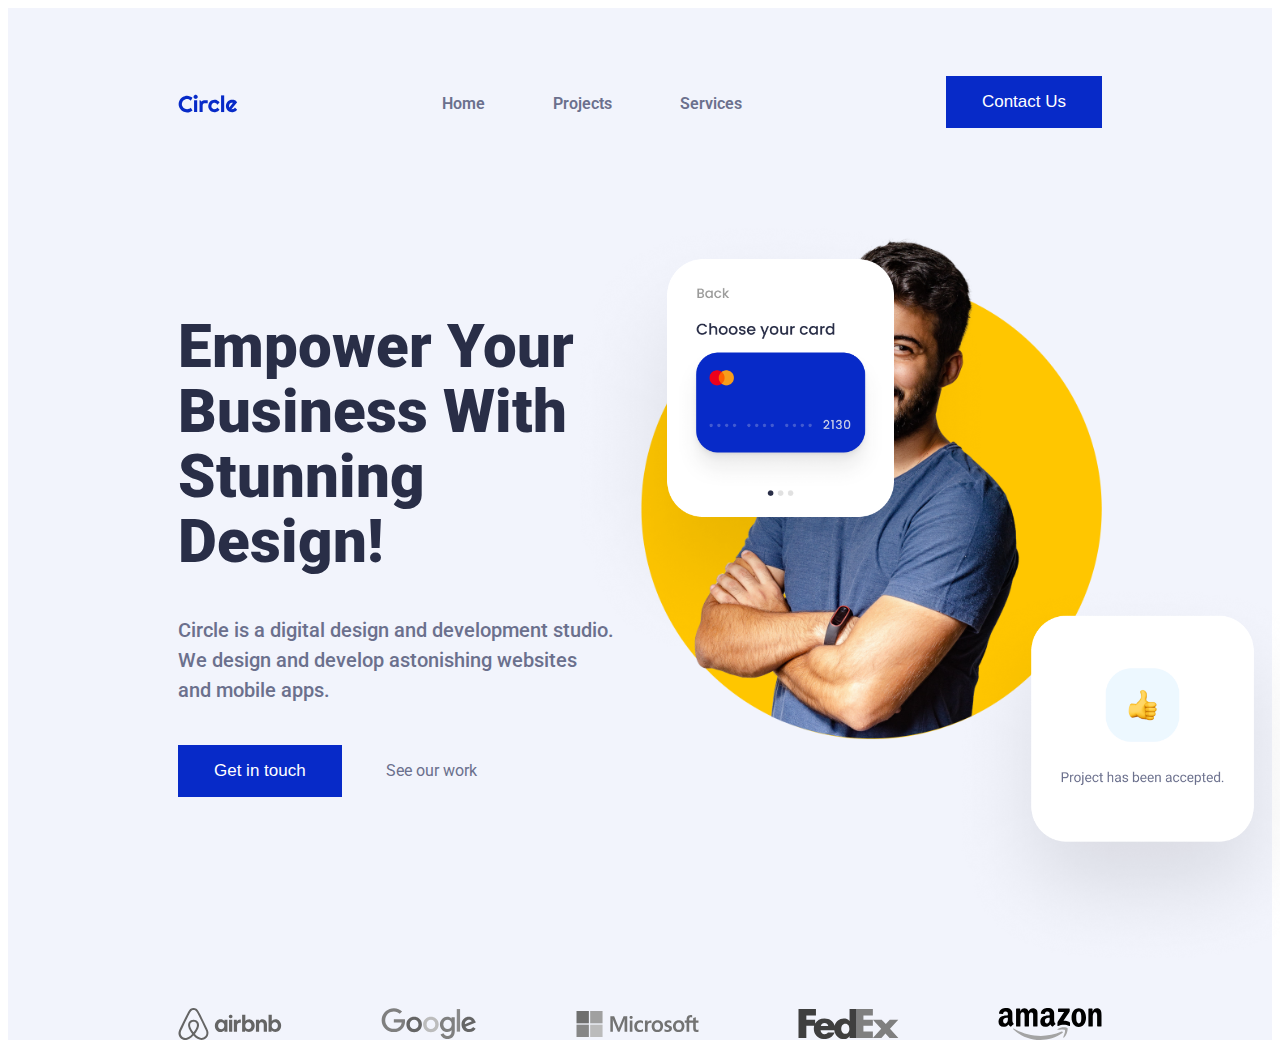
==== index.html @ bd82eaf2 "navbar and header done" ====
<!DOCTYPE html>
<html>
<head>
    <meta charset='utf-8'>
    <meta http-equiv='X-UA-Compatible' content='IE=edge'>
    <title>Mid Term Project</title>
    <meta content="width=device-width, initial-scale=1" name="viewport" />
    <link rel='stylesheet' type='text/css' media='screen' href='./css/styles.css'>
    <script src='./js/index.js'></script>
</head>
<body>
    <div id="container">
    <div id="header-container">
        <navbar>
            <img id="logo" src="./assets/circle.svg"/>
           <div id="navbar-links">
            <a>Home</a>
            <a>Projects</a>
            <a>Services</a>
           </div> 
           <button class="header-button">Contact Us</button> 
        </navbar>
        <header>
          <div class="header-text">
            <h1 class="header-title">Empower Your<br>Business With<br>Stunning Design!</h1>
            <h3 class="header-subtitle">Circle is a digital design and development studio.<br>We design and develop astonishing websites<br>and mobile apps.</h3>
            <button class="header-button">Get in touch</button>
            <a class="header-link" href="#">See our work</a>
          </div>  
          <div class="header-image">
            <img class="header-card1" src="./assets/card-1.png"/>
            <img class="header-card2" src="./assets/card-2.png"/>
          </div>  
        </header>
        <div id ="logos">
            <img src="./assets/airbnb-logo.svg"/>
            <img src="./assets/google-logo.svg"/>
            <img src="./assets/microsoft-logo.svg"/>
            <img src="./assets/fedex-logo.svg"/>
            <img src="./assets/amazon-logo.svg"/>
        </div>
    </div>
</div>
</body>
</html>
---- css/styles.css ----
@import url("https://fonts.googleapis.com/css2?family=Roboto&display=swap");

body {
  font-family: "Roboto", sans-serif;
}

#container {
  background-color: #f2f4fc;
}

#logo {
  width: 60px;
  margin-bottom: 15px;
}

navbar {
  height: 120px;
  display: flex;
  justify-content: space-between;
  align-items: flex-end;
  margin-right: 170px;
  margin-left: 170px;
}

navbar #navbar-links {
  display: flex;
  justify-content: space-between;
  width: 300px;
  margin-bottom: 15px;
}

navbar a {
  color: #6b708d;
  font-weight: 600;
}

header {
  margin-top: 100px;
  margin-left: 170px;
  margin-right: 170px;
  height: 650px;
  display: flex;
  margin-bottom: 130px;
}

.header-image {
  background-image: url("../assets/hero-image.png");
  height: 100%;
  width: 50%;
  background-repeat: no-repeat;
  background-size: contain;
  position: relative;
}

.header-text {
  width: 50%;
  font-stretch: expanded;
  padding-top: 5%;
}

.header-title {
  color: #292e47;
  font-weight: 900;
  font-size: 60px;
  line-height: 65px;
}

.header-subtitle {
  line-height: 150%;
  color: #6b708d;
  font-weight: 500;
  font-size: 20px;
  margin-bottom: 40px;
}

.header-button {
  color: #ffff;
  background-color: #072ac8;
  padding: 16px 36px;
  font-size: 17px;
  border: none;
  cursor: pointer;
}

.header-card1 {
  width: 50vh;
  height: auto;
  position: absolute;
  top: -25px;
  left: -85px;
}

.header-card2 {
  width: 45vh;
  height: auto;
  position: absolute;
  bottom: -100px;
  left: 300px;
}

.header-link {
  margin-left: 40px;
  text-decoration: none;
  color: #6b708d;
}

#logos {
  margin-left: 170px;
  margin-right: 170px;
  display: flex;
  justify-content: space-between;
  -webkit-filter: grayscale(100%); /* Safari 6.0 - 9.0 */
  filter: grayscale(100%);
}

@media screen and (max-width: 576px) {
  body {
    background-color: blue;
  }
}
-
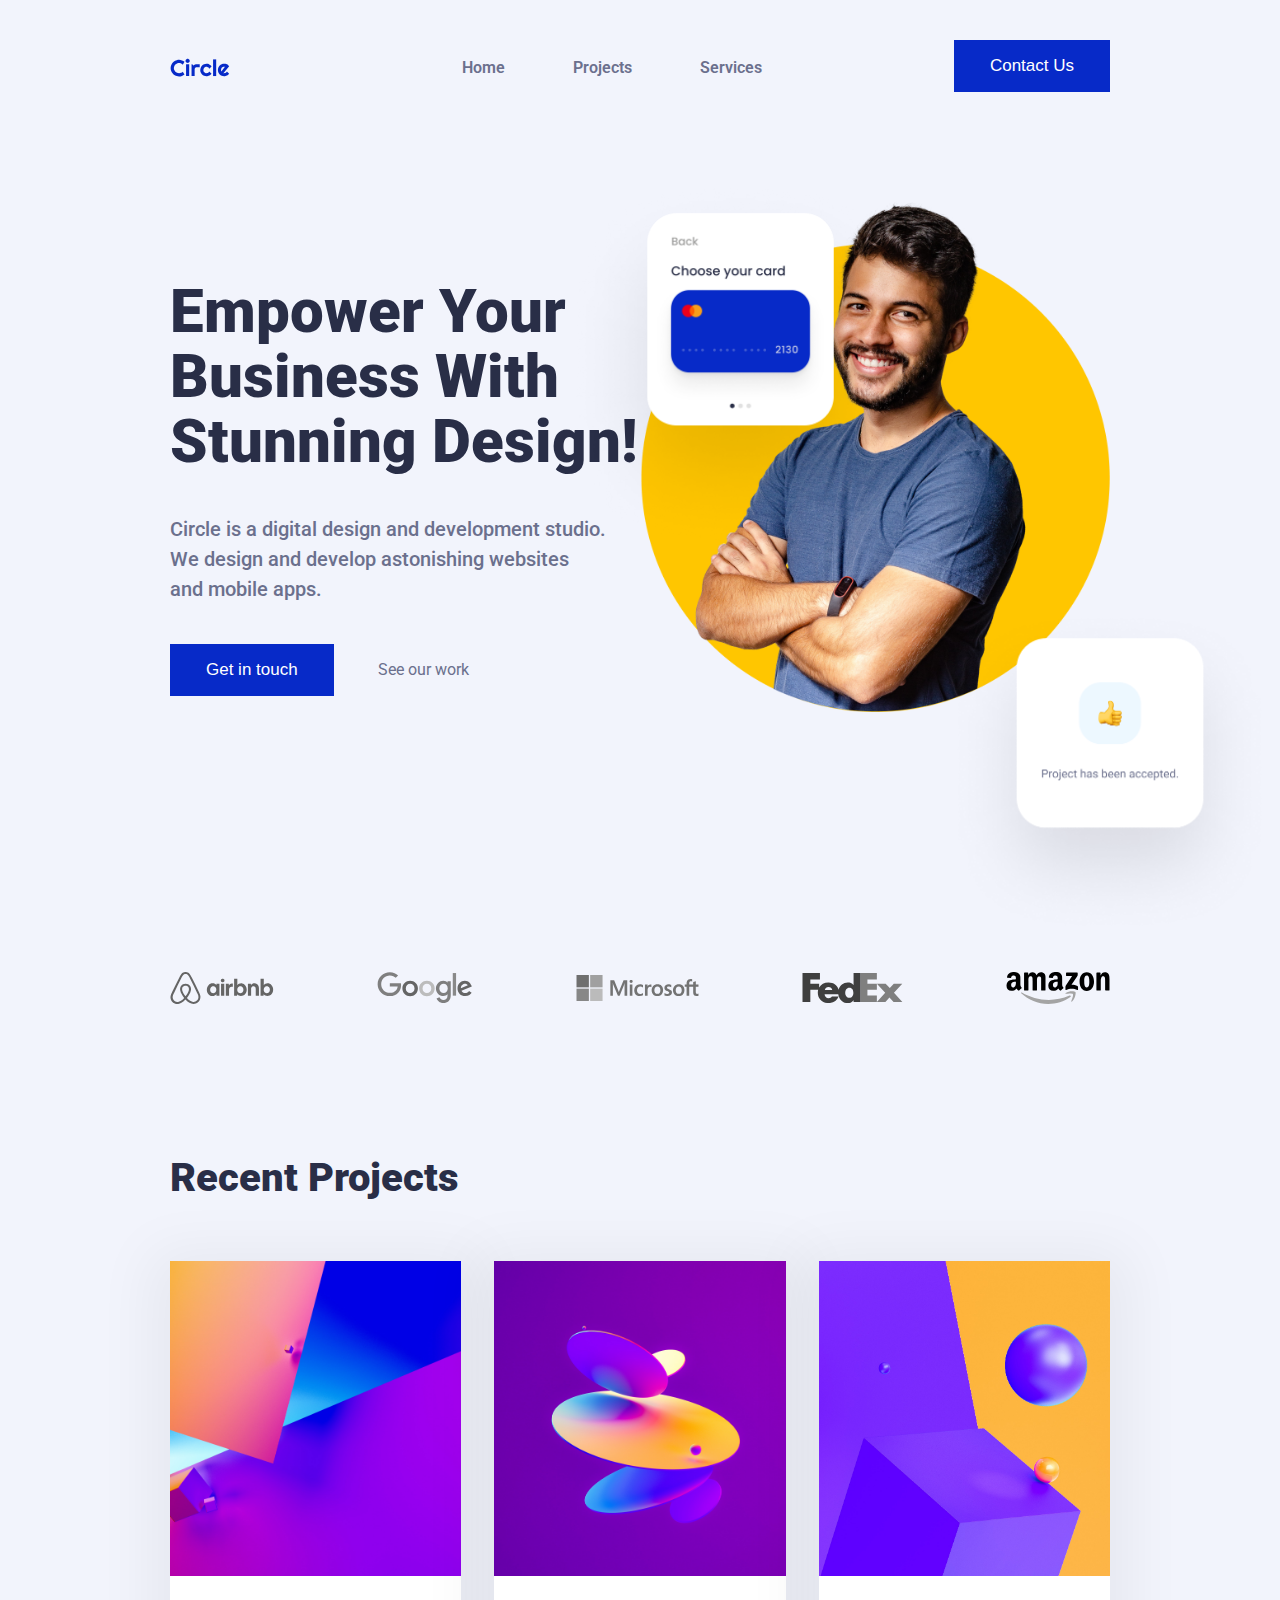
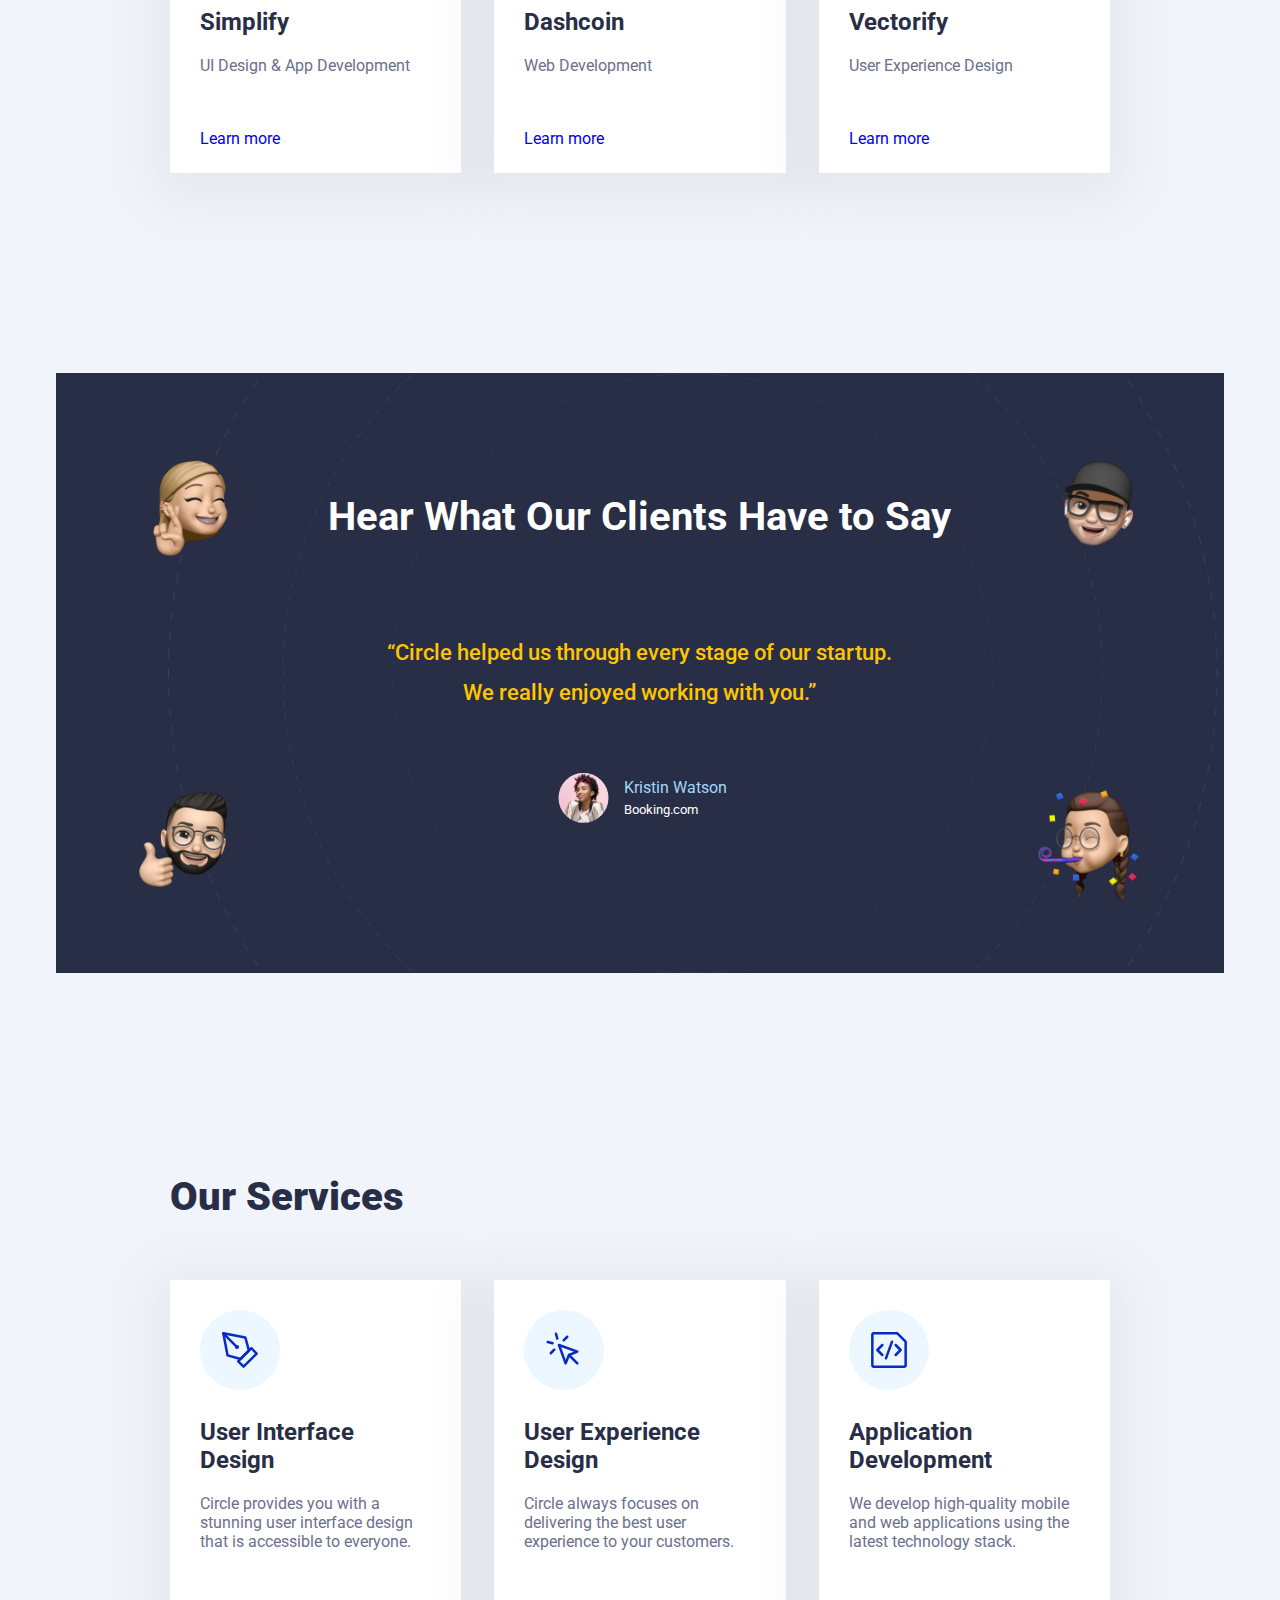
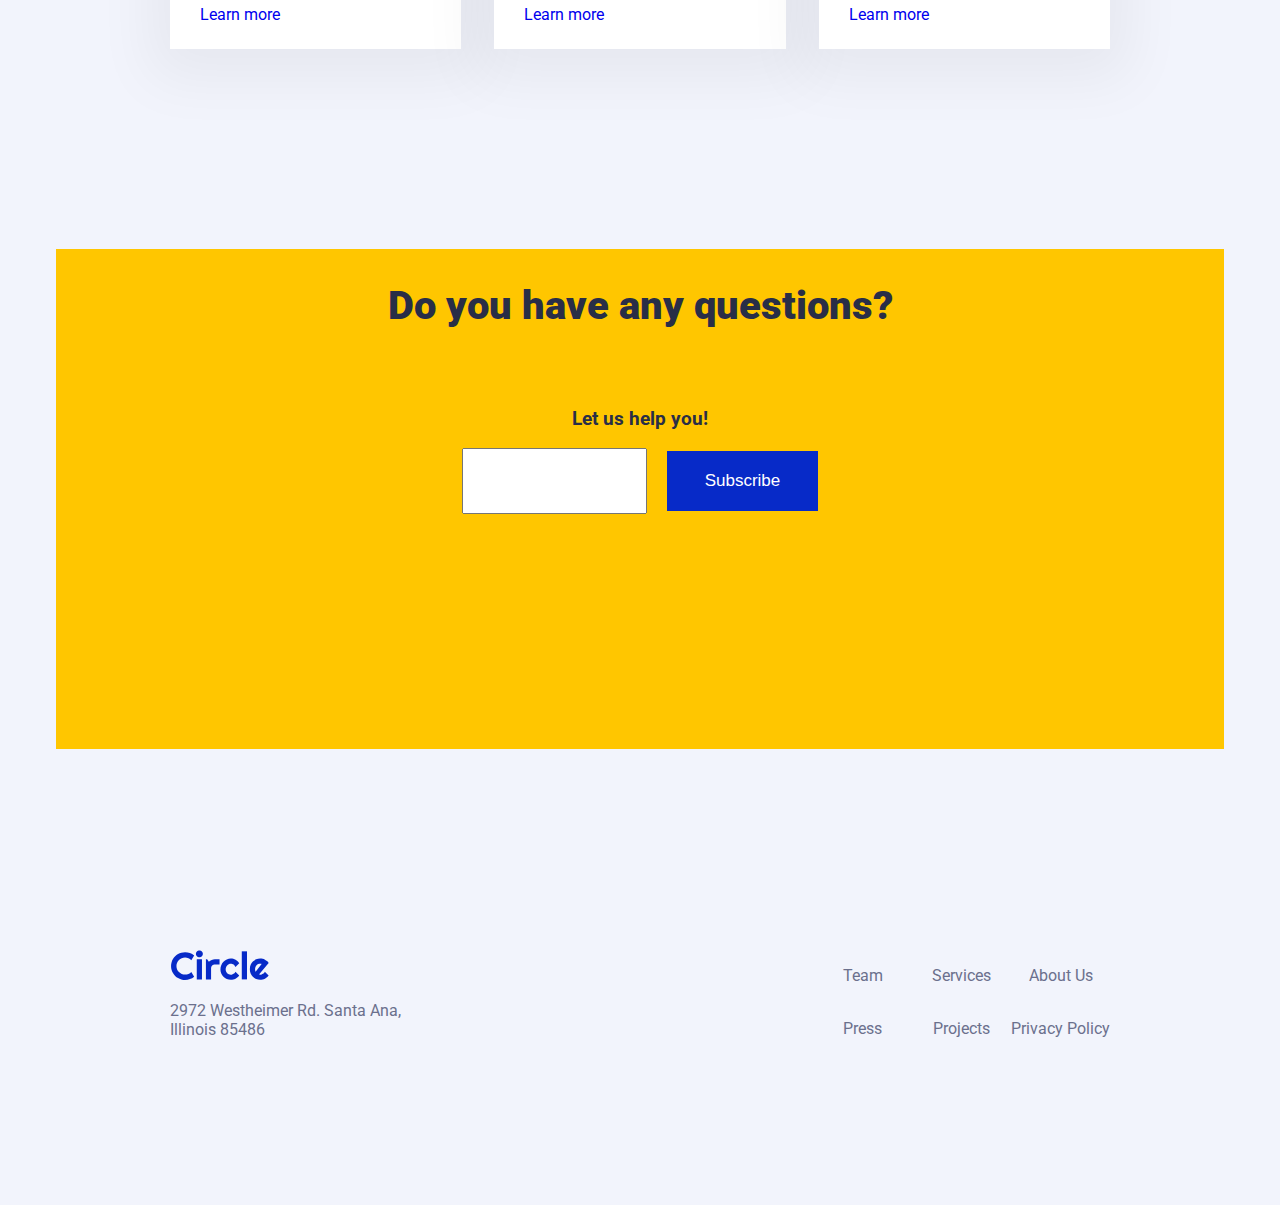
==== commit a5d779a0: "recent projects, clients, services, questions, footer sections" ====
--- a/index.html
+++ b/index.html
@@ -1,45 +1,174 @@
 <!DOCTYPE html>
 <html>
-<head>
-    <meta charset='utf-8'>
-    <meta http-equiv='X-UA-Compatible' content='IE=edge'>
+  <head>
+    <meta charset="utf-8" />
+    <meta http-equiv="X-UA-Compatible" content="IE=edge" />
     <title>Mid Term Project</title>
     <meta content="width=device-width, initial-scale=1" name="viewport" />
-    <link rel='stylesheet' type='text/css' media='screen' href='./css/styles.css'>
-    <script src='./js/index.js'></script>
-</head>
-<body>
+    <link
+      rel="stylesheet"
+      type="text/css"
+      media="screen"
+      href="./css/styles.css"
+    />
+    <script src="./js/index.js"></script>
+  </head>
+  <body>
     <div id="container">
-    <div id="header-container">
+      <div id="header-container">
         <navbar>
-            <img id="logo" src="./assets/circle.svg"/>
-           <div id="navbar-links">
-            <a>Home</a>
-            <a>Projects</a>
-            <a>Services</a>
-           </div> 
-           <button class="header-button">Contact Us</button> 
+          <img id="logo" src="./assets/circle.svg" />
+          <ul id="navbar-links">
+            <li><a>Home</a></li>
+            <li><a>Projects</a></li>
+            <li><a>Services</a></li>
+          </ul>
+          <button class="header-button">Contact Us</button>
         </navbar>
         <header>
+          <img id="menu" src="assets/nav-menu.png" />
           <div class="header-text">
-            <h1 class="header-title">Empower Your<br>Business With<br>Stunning Design!</h1>
-            <h3 class="header-subtitle">Circle is a digital design and development studio.<br>We design and develop astonishing websites<br>and mobile apps.</h3>
+            <h1 class="header-title">
+              Empower Your<br />Business With<br />Stunning Design!
+            </h1>
+            <h3 class="header-subtitle">
+              Circle is a digital design and development studio.<br />We design
+              and develop astonishing websites<br />and mobile apps.
+            </h3>
             <button class="header-button">Get in touch</button>
             <a class="header-link" href="#">See our work</a>
-          </div>  
+          </div>
           <div class="header-image">
-            <img class="header-card1" src="./assets/card-1.png"/>
-            <img class="header-card2" src="./assets/card-2.png"/>
-          </div>  
+            <img class="header-card1" src="./assets/card-1.png" />
+            <img class="header-card2" src="./assets/card-2.png" />
+          </div>
         </header>
-        <div id ="logos">
-            <img src="./assets/airbnb-logo.svg"/>
-            <img src="./assets/google-logo.svg"/>
-            <img src="./assets/microsoft-logo.svg"/>
-            <img src="./assets/fedex-logo.svg"/>
-            <img src="./assets/amazon-logo.svg"/>
+        <div id="logos">
+          <img src="./assets/airbnb-logo.svg" />
+          <img src="./assets/google-logo.svg" />
+          <img src="./assets/microsoft-logo.svg" />
+          <img src="./assets/fedex-logo.svg" />
+          <img src="./assets/amazon-logo.svg" />
         </div>
+        <section id="projects-section">
+          <h2 class="section-title">Recent Projects</h2>
+          <div class="card-container">
+            <div class="section-card">
+              <img src="./assets/1.jpg" />
+              <div class="card-text">
+                <h2>Simplify</h2>
+                <p>UI Design & App Development</p>
+                <br /><br />
+                <a href="#">Learn more</a>
+              </div>
+            </div>
+            <div class="section-card">
+              <img src="./assets/2.jpg" />
+              <div class="card-text">
+                <h2>Dashcoin</h2>
+                <p>Web Development</p>
+                <br /><br />
+                <a href="#">Learn more</a>
+              </div>
+            </div>
+            <div class="section-card">
+              <img src="./assets/3.jpg" />
+              <div class="card-text">
+                <h2>Vectorify</h2>
+                <p>User Experience Design</p>
+                <br /><br />
+                <a href="#">Learn more</a>
+              </div>
+            </div>
+          </div>
+        </section>
+        <section id="client-section">
+          <h2>Hear What Our Clients Have to Say</h2>
+          <h3>
+            “Circle helped us through every stage of our startup.<br />
+            We really enjoyed working with you.”
+          </h3>
+          <img class="memoji-1" src="./assets/memoji-1.png" />
+          <img class="memoji-2" src="./assets/memoji-2.png" />
+          <img class="memoji-3" src="./assets/memoji-3.png" />
+          <img class="memoji-4" src="./assets/memoji-4.png" />
+          <div class="profile">
+            <img src="./assets/profile.png" />
+            <div class="profile-text">
+              <h4>Kristin Watson</h4>
+              <h5>Booking.com</h5>
+            </div>
+          </div>
+        </section>
+        <section id="services-section">
+          <h2 class="section-title">Our Services</h2>
+          <div class="card-container">
+            <div class="section-card">
+              <div class="serv-img-pen"></div>
+              <div class="card-text">
+                <h2>User Interface Design</h2>
+                <p>
+                  Circle provides you with a stunning user interface design that
+                  is accessible to everyone.
+                </p>
+                <br /><br />
+                <a href="#">Learn more</a>
+              </div>
+            </div>
+            <div class="section-card">
+              <div class="serv-img-cursor"></div>
+              <div class="card-text">
+                <h2>User Experience Design</h2>
+                <p>
+                  Circle always focuses on delivering the best user experience
+                  to your customers.
+                </p>
+                <br /><br />
+                <a href="#">Learn more</a>
+              </div>
+            </div>
+            <div class="section-card">
+              <div class="serv-img-document"></div>
+              <div class="card-text">
+                <h2>Application Development</h2>
+                <p>
+                  We develop high-quality mobile and web applications using the
+                  latest technology stack.
+                </p>
+                <br /><br />
+                <a href="#">Learn more</a>
+              </div>
+            </div>
+          </div>
+        </section>
+        <section id="questions-section">
+          <div class="questions-text">
+            <h2 class="section-title">Do you have any questions?</h2>
+            <h3>Let us help you!</h3>
+          </div>
+          <div class="questions-button">
+            <input type="email" id="email" required />
+            <button>Subscribe</button>
+          </div>
+        </section>
+        <footer>
+          <div class="footer-logo">
+            <img src="./assets/circle.svg" />
+            <p>
+              2972 Westheimer Rd. Santa Ana,<br />
+              Illinois 85486
+            </p>
+          </div>
+          <div class="footer-links">
+            <p class="team">Team</p>
+            <p class="services">Services</p>
+            <p class="about">About Us</p>
+            <p class="press">Press</p>
+            <p class="projects">Projects</p>
+            <p class="privacy">Privacy Policy</p>
+          </div>
+        </footer>
+      </div>
     </div>
-</div>
-</body>
-</html>+  </body>
+</html>
--- a/css/styles.css
+++ b/css/styles.css
@@ -2,10 +2,12 @@
 
 body {
   font-family: "Roboto", sans-serif;
+  margin: 0px;
+  background-color: #f2f4fc;
 }
 
 #container {
-  background-color: #f2f4fc;
+  position: relative;
 }
 
 #logo {
@@ -14,7 +16,7 @@
 }
 
 navbar {
-  height: 120px;
+  padding-top: 40px;
   display: flex;
   justify-content: space-between;
   align-items: flex-end;
@@ -27,6 +29,8 @@
   justify-content: space-between;
   width: 300px;
   margin-bottom: 15px;
+  list-style: none;
+  cursor: pointer;
 }
 
 navbar a {
@@ -38,14 +42,13 @@
   margin-top: 100px;
   margin-left: 170px;
   margin-right: 170px;
-  height: 650px;
   display: flex;
   margin-bottom: 130px;
 }
 
 .header-image {
   background-image: url("../assets/hero-image.png");
-  height: 100%;
+  height: 650px;
   width: 50%;
   background-repeat: no-repeat;
   background-size: contain;
@@ -83,16 +86,14 @@
 }
 
 .header-card1 {
-  width: 50vh;
-  height: auto;
+  width: 370px;
   position: absolute;
   top: -25px;
   left: -85px;
 }
 
 .header-card2 {
-  width: 45vh;
-  height: auto;
+  width: 340px;
   position: absolute;
   bottom: -100px;
   left: 300px;
@@ -105,17 +106,290 @@
 }
 
 #logos {
-  margin-left: 170px;
-  margin-right: 170px;
+  margin: 0px 170px 150px;
   display: flex;
   justify-content: space-between;
   -webkit-filter: grayscale(100%); /* Safari 6.0 - 9.0 */
   filter: grayscale(100%);
 }
 
+#menu {
+  width: 20px;
+  position: absolute;
+  top: 20px;
+  left: 20px;
+  display: none;
+}
+
 @media screen and (max-width: 576px) {
-  body {
-    background-color: blue;
+  #menu {
+    display: block;
   }
-}
--+
+  navbar button {
+    display: none;
+  }
+}
+
+#projects-section,
+#services-section {
+  margin: 0px 170px 200px;
+}
+
+.section-title {
+  color: #292e47;
+  font-size: 40px;
+  font-weight: 900;
+  margin-bottom: 60px;
+}
+
+.card-container {
+  display: flex;
+  justify-content: space-between;
+}
+
+.section-card {
+  background-color: white;
+  box-shadow: 0px 10px 55px 20px rgba(0, 0, 0, 0.05);
+  width: 31%;
+}
+
+.card-text {
+  padding: 8px 30px 25px 30px;
+}
+
+.card-text h2 {
+  color: #292e47;
+}
+
+.card-text p {
+  color: #6b708d;
+}
+
+.card-text a {
+  text-decoration: none;
+}
+
+#projects-section .section-card img {
+  width: 100%;
+  height: 35vh;
+  object-fit: cover;
+}
+
+#client-section {
+  background-color: #292e47;
+  background-image: url("../assets/orbit.png");
+  background-size: cover;
+  height: 600px;
+  margin: 0px 56px 200px;
+  display: grid;
+  grid-template-columns: 1fr 2.5fr 1fr;
+  grid-template-rows: 1fr 1fr 1fr;
+  grid-template-areas:
+    "img1 heading img2"
+    ". quote ."
+    "img3 profile img4";
+}
+
+#client-section h2 {
+  color: #ffff;
+  font-size: 40px;
+  grid-area: heading;
+  align-self: end;
+  justify-self: center;
+}
+
+#client-section h3 {
+  color: #ffc600;
+  font-size: 22px;
+  text-align: center;
+  line-height: 40px;
+  font-weight: 500;
+  grid-area: quote;
+  align-self: center;
+  justify-self: center;
+}
+
+.memoji-1 {
+  grid-area: img1;
+  width: 50%;
+  justify-self: center;
+  align-self: end;
+}
+
+.memoji-2 {
+  grid-area: img2;
+  width: 50%;
+  justify-self: center;
+  align-self: end;
+}
+
+.memoji-3 {
+  grid-area: img3;
+  width: 50%;
+  justify-self: center;
+  align-self: top;
+}
+
+.memoji-4 {
+  grid-area: img4;
+  width: 50%;
+  justify-self: center;
+  align-self: top;
+}
+
+.profile {
+  grid-area: profile;
+  justify-self: center;
+  align-self: top;
+  display: flex;
+}
+
+.profile img {
+  clip-path: circle();
+  height: 50px;
+  margin-right: 10px;
+}
+
+.profile-text h4 {
+  color: #a2d6f9;
+  font-weight: 400;
+  margin-top: 5px;
+  margin-bottom: 0px;
+}
+
+.profile-text h5 {
+  color: #ffff;
+  font-weight: 400;
+  margin-top: 5px;
+}
+
+.serv-img-pen {
+  border-radius: 50%;
+  background: url(../assets/pen.svg);
+  background-position: center;
+  background-repeat: no-repeat;
+  background-size: 50%;
+  height: 80px;
+  width: 80px;
+  margin-top: 30px;
+  margin-left: 30px;
+  background-color: #ecf7ff;
+}
+
+.serv-img-cursor {
+  border-radius: 50%;
+  background: url(../assets/cursor.svg);
+  background-position: center;
+  background-repeat: no-repeat;
+  background-size: 50%;
+  height: 80px;
+  width: 80px;
+  margin-top: 30px;
+  margin-left: 30px;
+  background-color: #ecf7ff;
+}
+
+.serv-img-document {
+  border-radius: 50%;
+  background: url(../assets/document.svg);
+  background-position: center;
+  background-repeat: no-repeat;
+  background-size: 50%;
+  height: 80px;
+  width: 80px;
+  margin-top: 30px;
+  margin-left: 30px;
+  background-color: #ecf7ff;
+}
+
+#questions-section {
+  background-color: #ffc600;
+  height: 500px;
+  margin: 0px 56px 200px;
+}
+
+#questions-section input {
+  height: 60px;
+}
+
+#questions-section button {
+  color: #ffff;
+  background-color: #072ac8;
+  height: 60px;
+  padding: 16px 36px;
+  font-size: 17px;
+  border: solid 2px #072ac8;
+  cursor: pointer;
+  margin-left: 20px;
+}
+
+.questions-text {
+  display: flex;
+  flex-direction: column;
+  align-items: center;
+  justify-content: center;
+}
+
+.questions-button {
+  display: flex;
+  align-items: center;
+  justify-content: center;
+}
+
+.questions-text h3 {
+  color: #292e47;
+}
+
+footer {
+  margin: 0px 170px 150px;
+  color: #6b708d;
+  display: flex;
+  justify-content: space-between;
+}
+
+footer img {
+  width: 100px;
+}
+
+.footer-links {
+  display: grid;
+  grid-template-columns: 1fr 1fr 1fr;
+  grid-template-rows: 1fr 1fr;
+  gap: 0px 0px;
+  grid-template-areas:
+    "team services about"
+    "press projects privacy";
+}
+
+.team {
+  grid-area: team;
+  justify-self: center;
+  align-self: center;
+}
+.services {
+  grid-area: services;
+  justify-self: center;
+  align-self: center;
+}
+
+.about {
+  grid-area: about;
+  justify-self: center;
+  align-self: center;
+}
+.press {
+  grid-area: press;
+  justify-self: center;
+  align-self: center;
+}
+.projects {
+  grid-area: projects;
+  justify-self: center;
+  align-self: center;
+}
+.privacy {
+  grid-area: privacy;
+  justify-self: center;
+  align-self: center;
+}
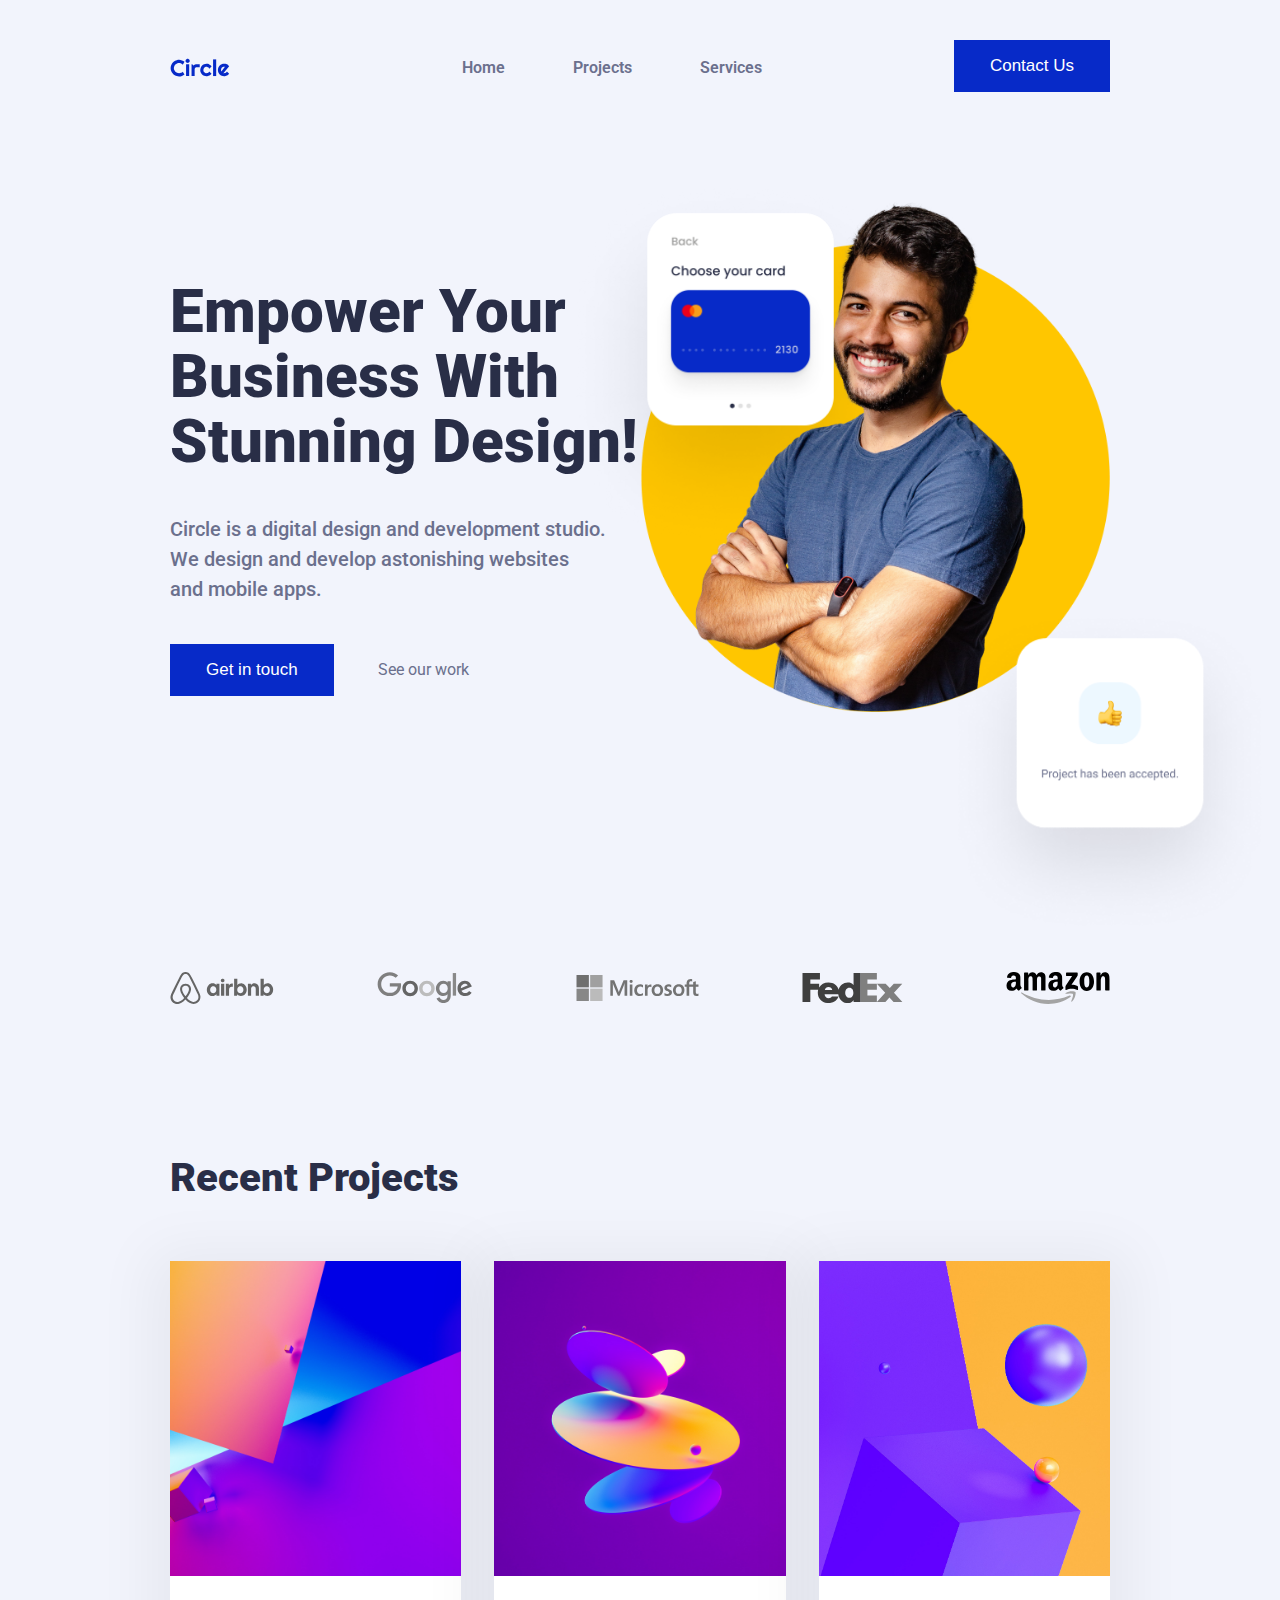
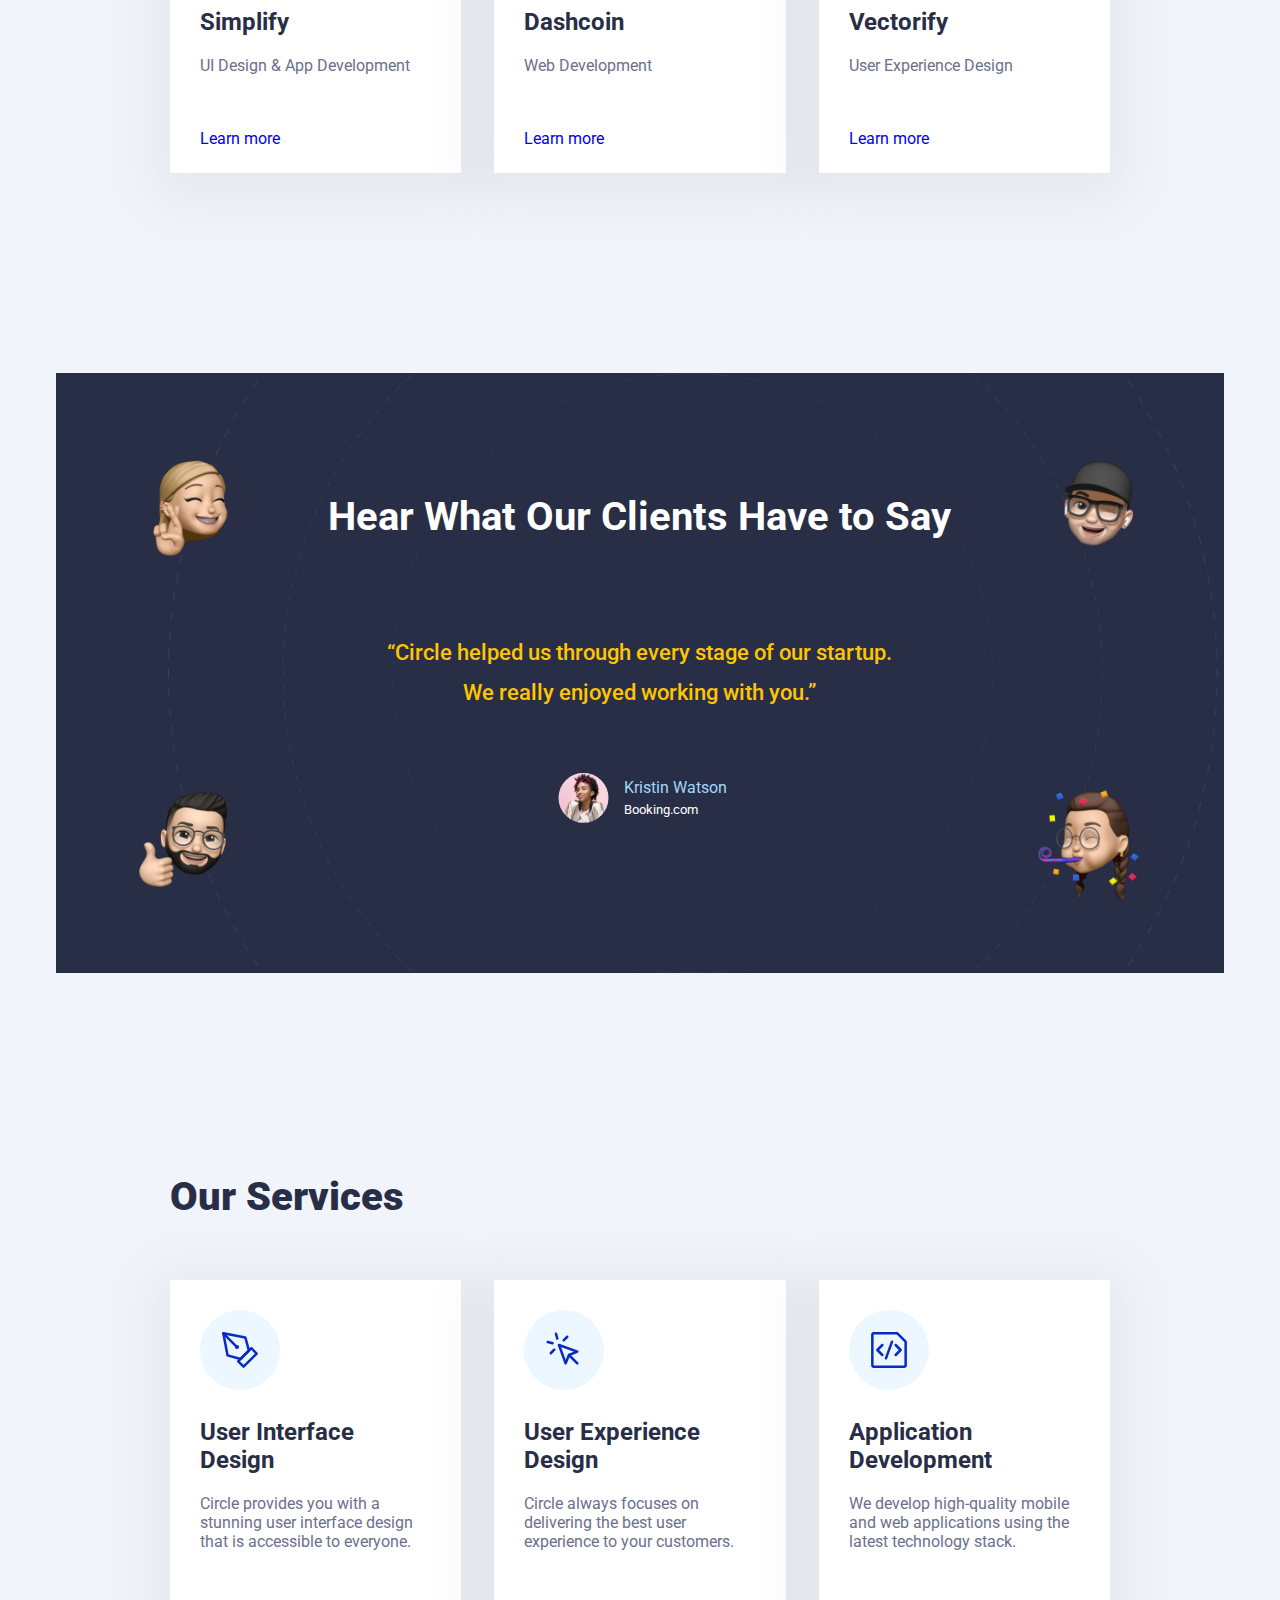
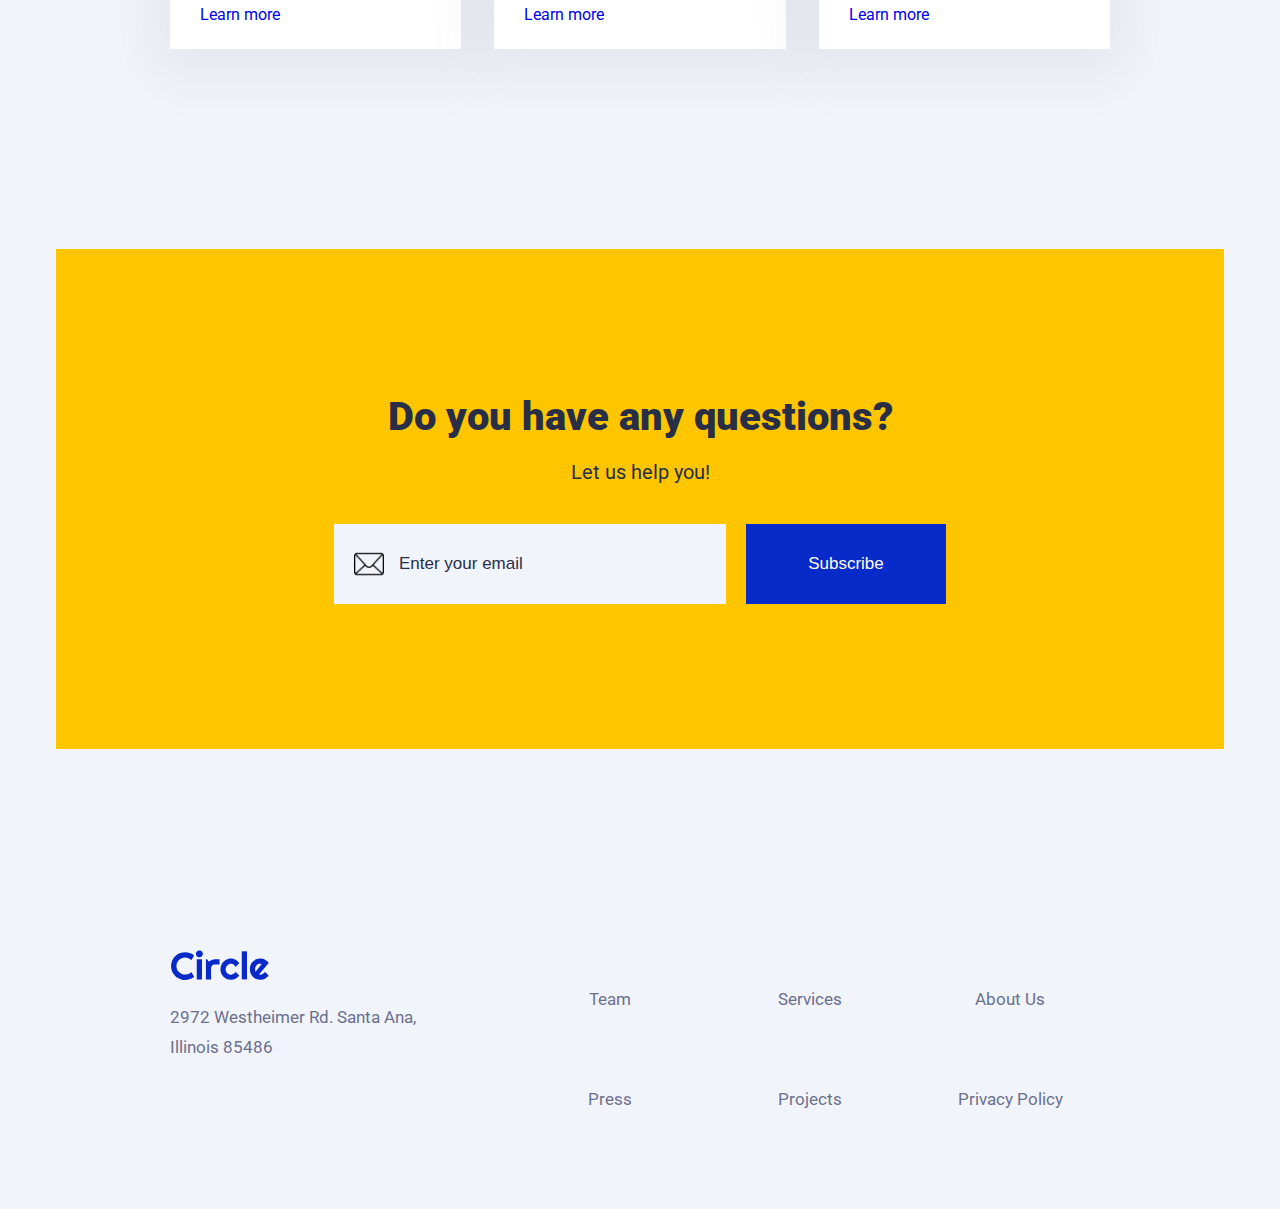
==== commit f959d031: "questions section and footer fixed" ====
--- a/index.html
+++ b/index.html
@@ -147,7 +147,12 @@
             <h3>Let us help you!</h3>
           </div>
           <div class="questions-button">
-            <input type="email" id="email" required />
+            <input
+              type="email"
+              id="email"
+              placeholder="Enter your email"
+              required
+            />
             <button>Subscribe</button>
           </div>
         </section>
--- a/css/styles.css
+++ b/css/styles.css
@@ -307,16 +307,17 @@
   background-color: #ffc600;
   height: 500px;
   margin: 0px 56px 200px;
-}
-
-#questions-section input {
-  height: 60px;
+  display: flex;
+  flex-direction: column;
+  align-items: center;
+  justify-content: center;
 }
 
 #questions-section button {
   color: #ffff;
   background-color: #072ac8;
-  height: 60px;
+  height: 80px;
+  width: 200px;
   padding: 16px 36px;
   font-size: 17px;
   border: solid 2px #072ac8;
@@ -328,7 +329,7 @@
   display: flex;
   flex-direction: column;
   align-items: center;
-  justify-content: center;
+  justify-content: flex-start;
 }
 
 .questions-button {
@@ -337,15 +338,46 @@
   justify-content: center;
 }
 
+.questions-button input {
+  height: 78px;
+  width: 325px;
+  font-size: 17px;
+  padding-left: 65px;
+  background-color: #f2f4fc;
+  border: none;
+  background-image: url(../assets/envelope.png);
+  background-position: 20px center;
+  background-size: 30px;
+  background-repeat: no-repeat;
+}
+
+.questions-button input::placeholder {
+  color: #292e47;
+}
+
+#questions-section h2 {
+  margin-top: 0;
+  margin-bottom: 10px;
+}
+
 .questions-text h3 {
   color: #292e47;
+  font-weight: 400;
+  font-size: 20px;
+  margin-top: 10px;
+  margin-bottom: 40px;
 }
 
 footer {
-  margin: 0px 170px 150px;
+  margin: 0px 170px 60px;
+  display: flex;
+  justify-content: space-between;
+}
+
+footer p {
   color: #6b708d;
-  display: flex;
-  justify-content: space-between;
+  line-height: 30px;
+  font-size: 17px;
 }
 
 footer img {
@@ -353,6 +385,8 @@
 }
 
 .footer-links {
+  height: 200px;
+  width: 600px;
   display: grid;
   grid-template-columns: 1fr 1fr 1fr;
   grid-template-rows: 1fr 1fr;
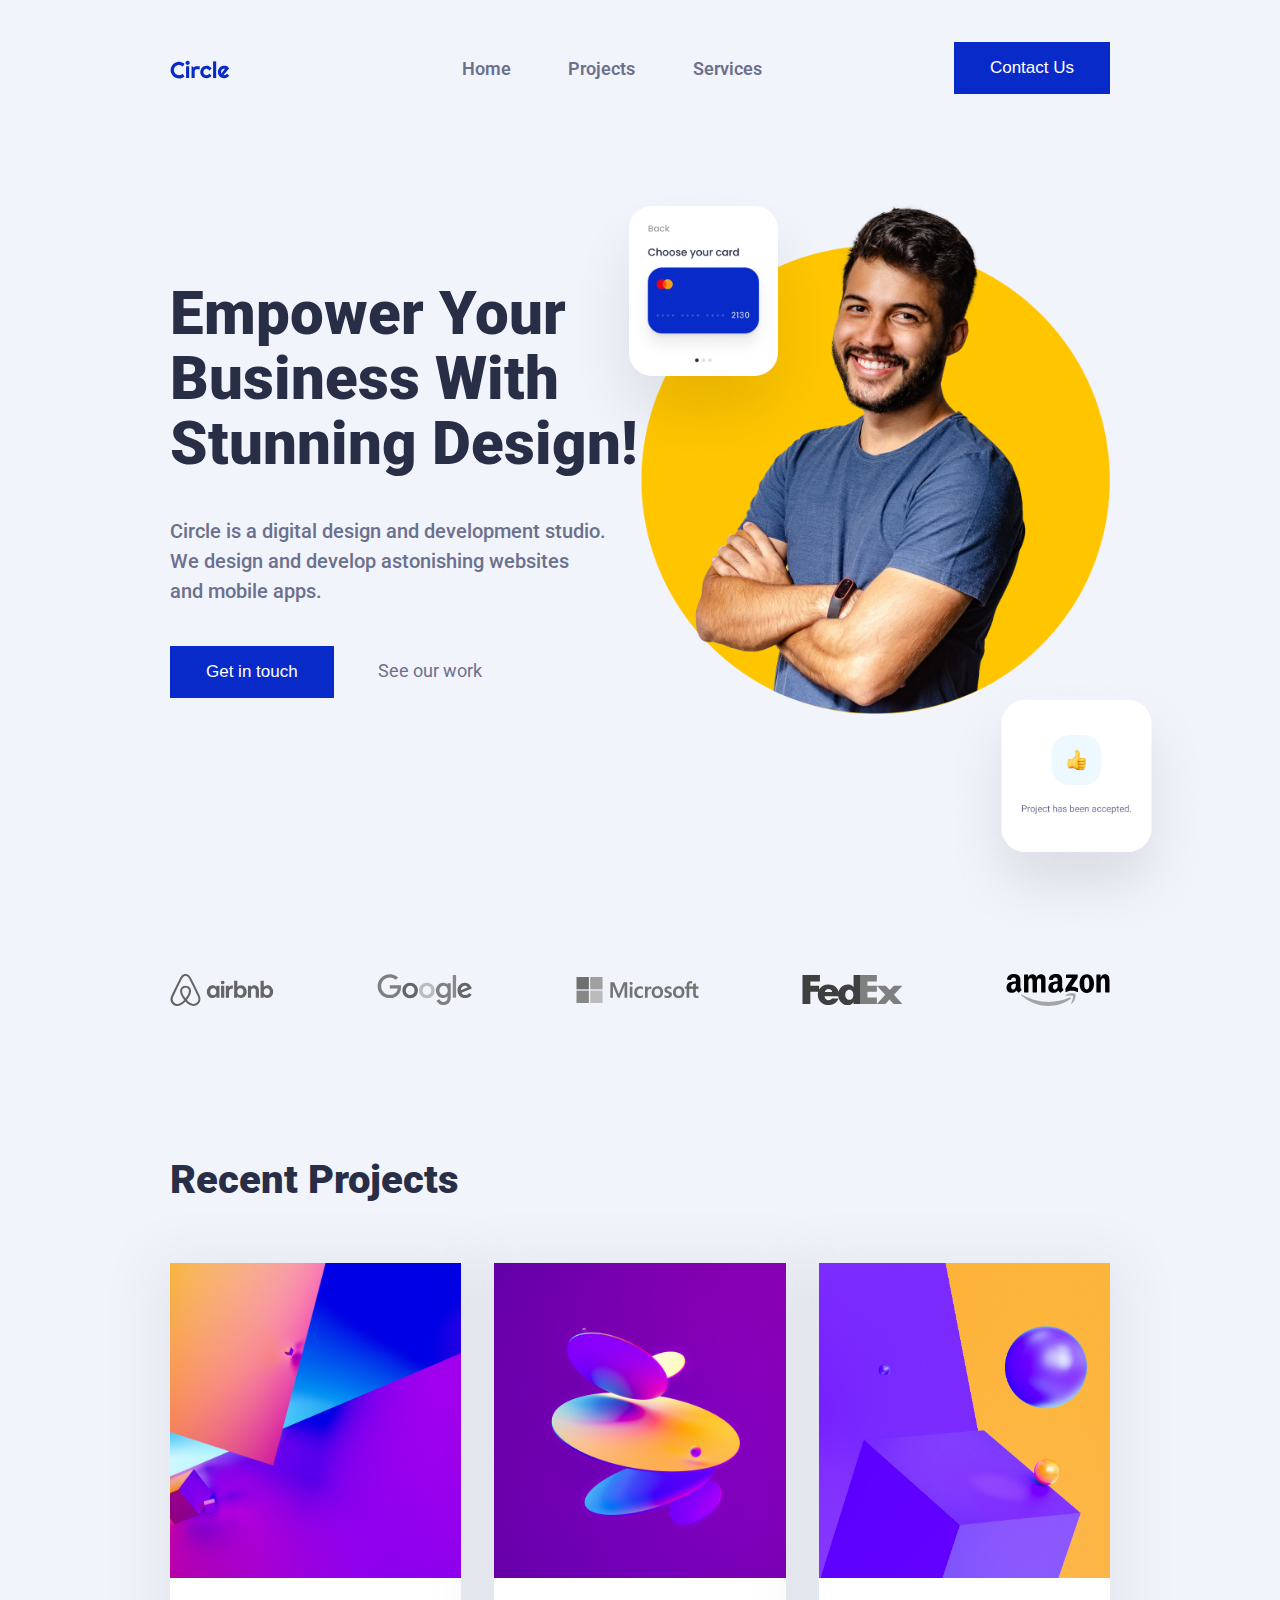
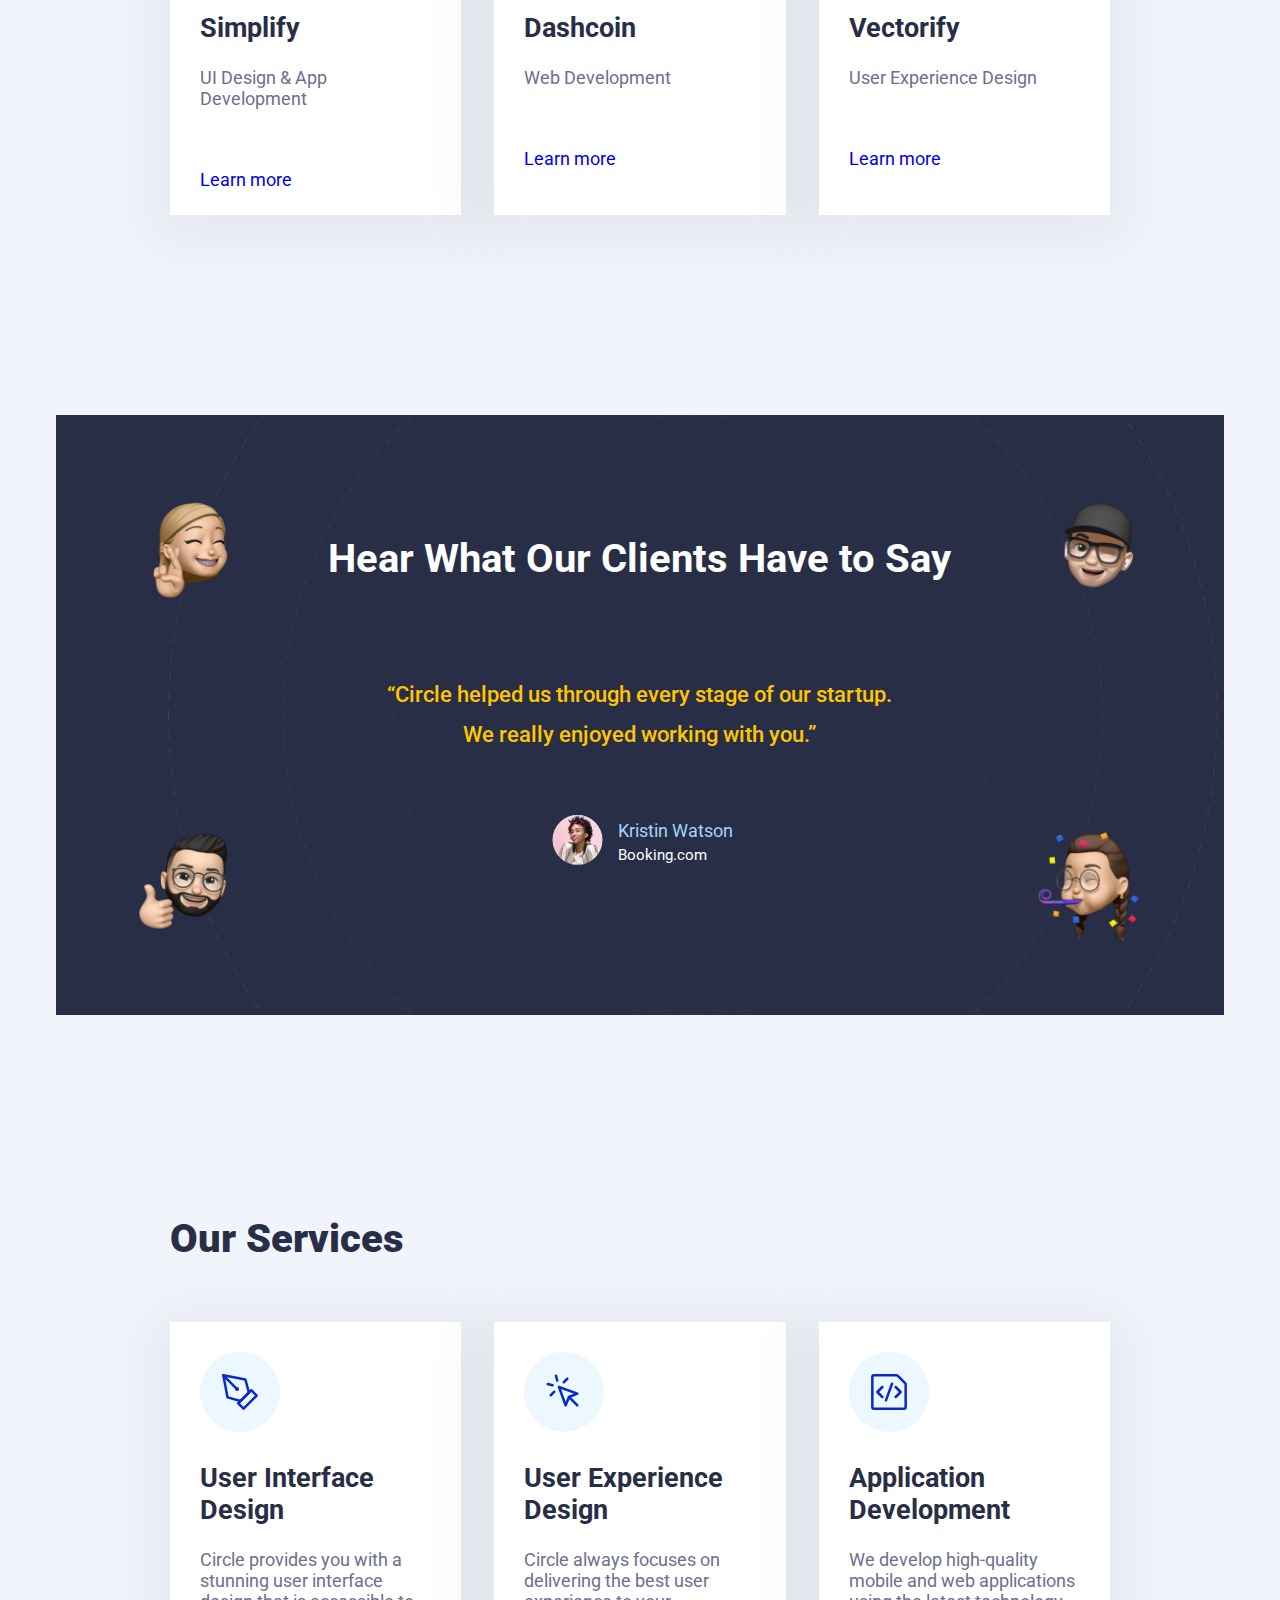
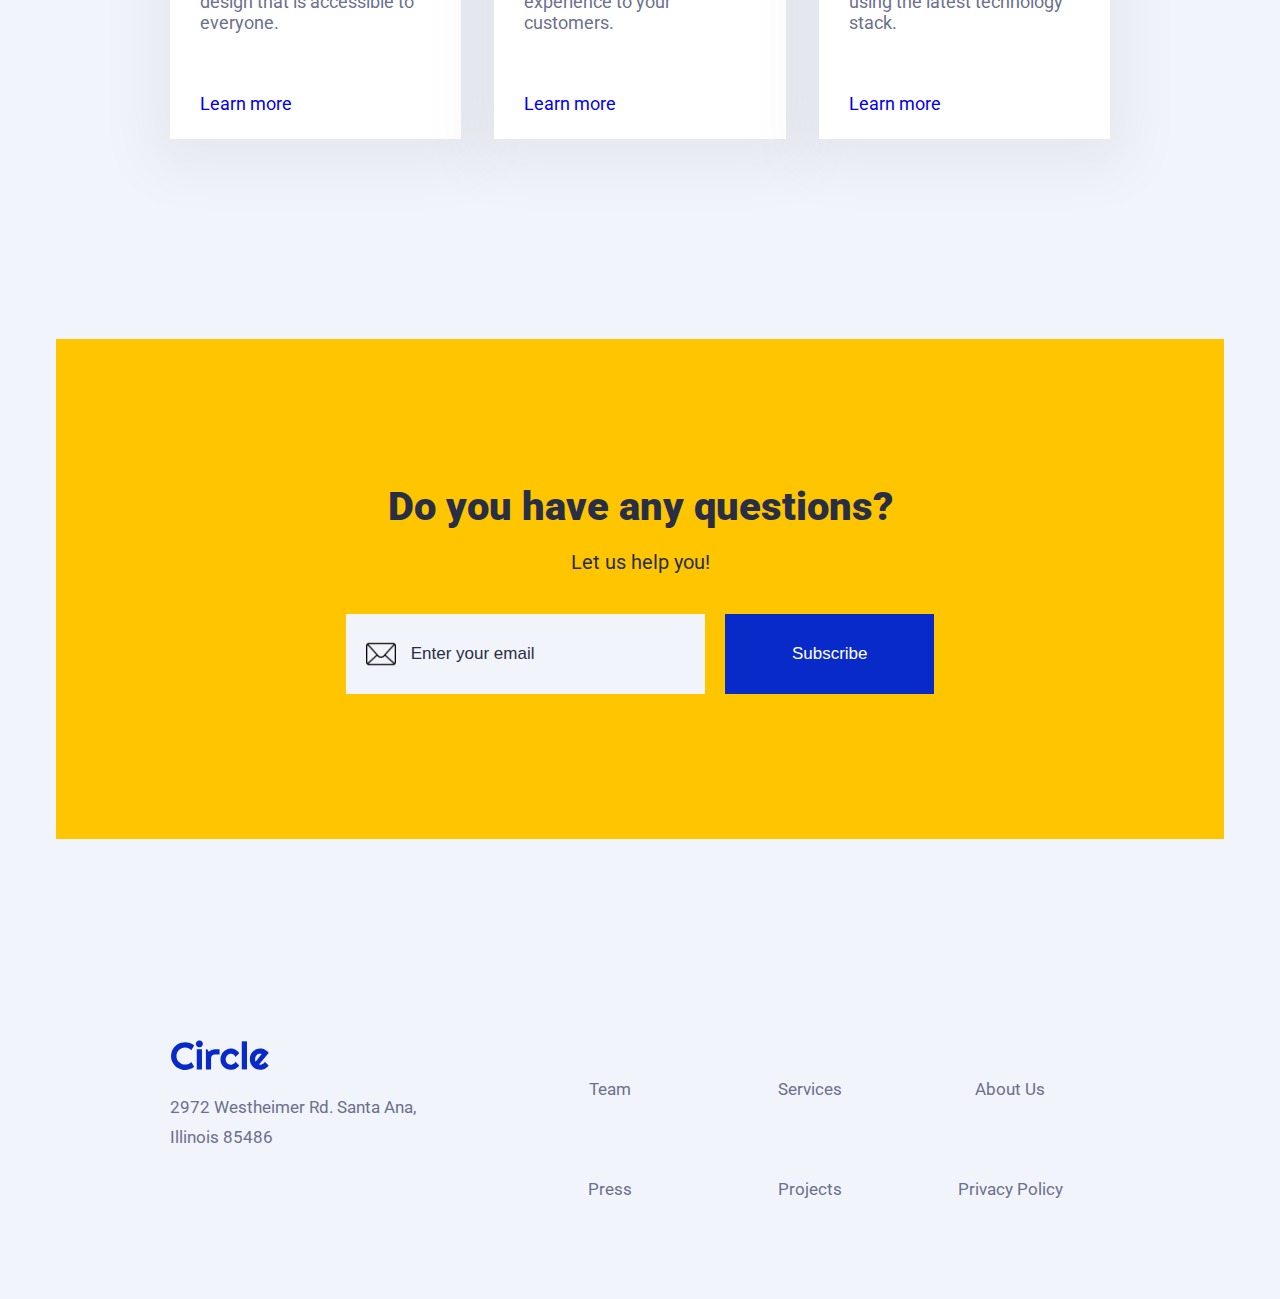
==== commit 2a3ea029: "mobile version finished" ====
--- a/index.html
+++ b/index.html
@@ -17,11 +17,11 @@
     <div id="container">
       <div id="header-container">
         <navbar>
-          <img id="logo" src="./assets/circle.svg" />
+          <img id="navbar-logo" src="./assets/circle.svg" />
           <ul id="navbar-links">
-            <li><a>Home</a></li>
-            <li><a>Projects</a></li>
-            <li><a>Services</a></li>
+            <li><a class="menuItem">Home</a></li>
+            <li><a class="menuItem">Projects</a></li>
+            <li><a class="menuItem">Services</a></li>
           </ul>
           <button class="header-button">Contact Us</button>
         </navbar>
--- a/css/styles.css
+++ b/css/styles.css
@@ -2,6 +2,7 @@
 
 body {
   font-family: "Roboto", sans-serif;
+  font-size: 18px;
   margin: 0px;
   background-color: #f2f4fc;
 }
@@ -10,7 +11,7 @@
   position: relative;
 }
 
-#logo {
+#navbar-logo {
   width: 60px;
   margin-bottom: 15px;
 }
@@ -64,7 +65,7 @@
 .header-title {
   color: #292e47;
   font-weight: 900;
-  font-size: 60px;
+  font-size: 3.75rem;
   line-height: 65px;
 }
 
@@ -86,14 +87,14 @@
 }
 
 .header-card1 {
-  width: 370px;
+  width: 63%;
   position: absolute;
   top: -25px;
   left: -85px;
 }
 
 .header-card2 {
-  width: 340px;
+  width: 58%;
   position: absolute;
   bottom: -100px;
   left: 300px;
@@ -114,21 +115,11 @@
 }
 
 #menu {
-  width: 20px;
+  width: 30px;
   position: absolute;
-  top: 20px;
-  left: 20px;
+  top: 25px;
+  left: 30px;
   display: none;
-}
-
-@media screen and (max-width: 576px) {
-  #menu {
-    display: block;
-  }
-
-  navbar button {
-    display: none;
-  }
 }
 
 #projects-section,
@@ -317,7 +308,7 @@
   color: #ffff;
   background-color: #072ac8;
   height: 80px;
-  width: 200px;
+  width: 40%;
   padding: 16px 36px;
   font-size: 17px;
   border: solid 2px #072ac8;
@@ -340,7 +331,7 @@
 
 .questions-button input {
   height: 78px;
-  width: 325px;
+  width: 350px;
   font-size: 17px;
   padding-left: 65px;
   background-color: #f2f4fc;
@@ -427,3 +418,183 @@
   justify-self: center;
   align-self: center;
 }
+
+@media screen and (max-width: 576px) {
+  #menu {
+    display: block;
+  }
+
+  navbar button {
+    display: none;
+  }
+
+  #navbar-logo {
+    width: 100px;
+  }
+
+  navbar {
+    padding-top: 20px;
+    margin-right: 0px;
+    margin-left: 0px;
+    display: flex;
+    flex-direction: column;
+    align-items: center;
+  }
+
+  navbar #navbar-links {
+    display: flex;
+    flex-direction: column;
+    width: 100%;
+    margin-top: 0;
+    padding-left: 0;
+    margin-bottom: 0;
+  }
+
+  navbar #navbar-links li {
+    padding: 15px 30px;
+    background-color: #ffff;
+  }
+
+  .header-image {
+    height: 350px;
+    width: 100%;
+    background-position: center;
+  }
+
+  header {
+    margin: 30px 30px;
+    display: flex;
+    flex-direction: column-reverse;
+  }
+
+  .header-card1 {
+    width: 55%;
+    position: absolute;
+    top: -25px;
+    left: -25px;
+  }
+
+  .header-card2 {
+    width: 55%;
+    position: absolute;
+    bottom: -70px;
+    left: 200px;
+  }
+
+  .header-text {
+    width: 100%;
+  }
+  .header-title {
+    font-size: 2.5rem;
+    line-height: 45px;
+  }
+
+  .header-subtitle br {
+    display: none;
+  }
+
+  #logos {
+    margin: 0px 0px 0px;
+    display: flex;
+    flex-wrap: wrap;
+    justify-content: space-evenly;
+  }
+  #logos img {
+    width: 30%;
+    padding: 20px;
+  }
+
+  #projects-section,
+  #services-section {
+    margin: 0px 0px 0px;
+    padding: 30px;
+  }
+
+  .card-container {
+    display: flex;
+    flex-direction: column;
+  }
+
+  .section-card {
+    width: 100%;
+    margin-bottom: 30px;
+  }
+
+  #client-section {
+    margin: 0px 0px 0px;
+  }
+
+  .memoji-1 {
+    align-self: start;
+    width: 110%;
+  }
+
+  .memoji-2 {
+    align-self: start;
+    width: 110%;
+  }
+
+  .memoji-3 {
+    align-self: end;
+    width: 110%;
+  }
+
+  .memoji-4 {
+    align-self: end;
+    width: 110%;
+  }
+
+  #client-section h2 {
+    font-size: 35px;
+    margin-left: 20px;
+  }
+
+  #questions-section {
+    margin: 0px 0px 30px;
+  }
+
+  .questions-text {
+    width: 300px;
+    text-align: center;
+    align-items: center;
+    justify-content: center;
+  }
+
+  .questions-button {
+    display: flex;
+    flex-direction: column;
+  }
+
+  .questions-button input {
+    width: 90%;
+    margin-bottom: 20px;
+  }
+
+  #questions-section button {
+    width: 114%;
+    margin-left: 0px;
+  }
+
+  footer {
+    margin: 0px 0px 0px;
+    padding: 30px;
+    height: 500px;
+    flex-direction: column;
+    justify-content: start;
+  }
+
+  .footer-links {
+    width: 100%;
+    display: grid;
+  }
+
+  .team,
+  .services,
+  .about,
+  .press,
+  .projects,
+  .privacy {
+    justify-self: flex-start;
+    align-self: flex-start;
+  }
+}
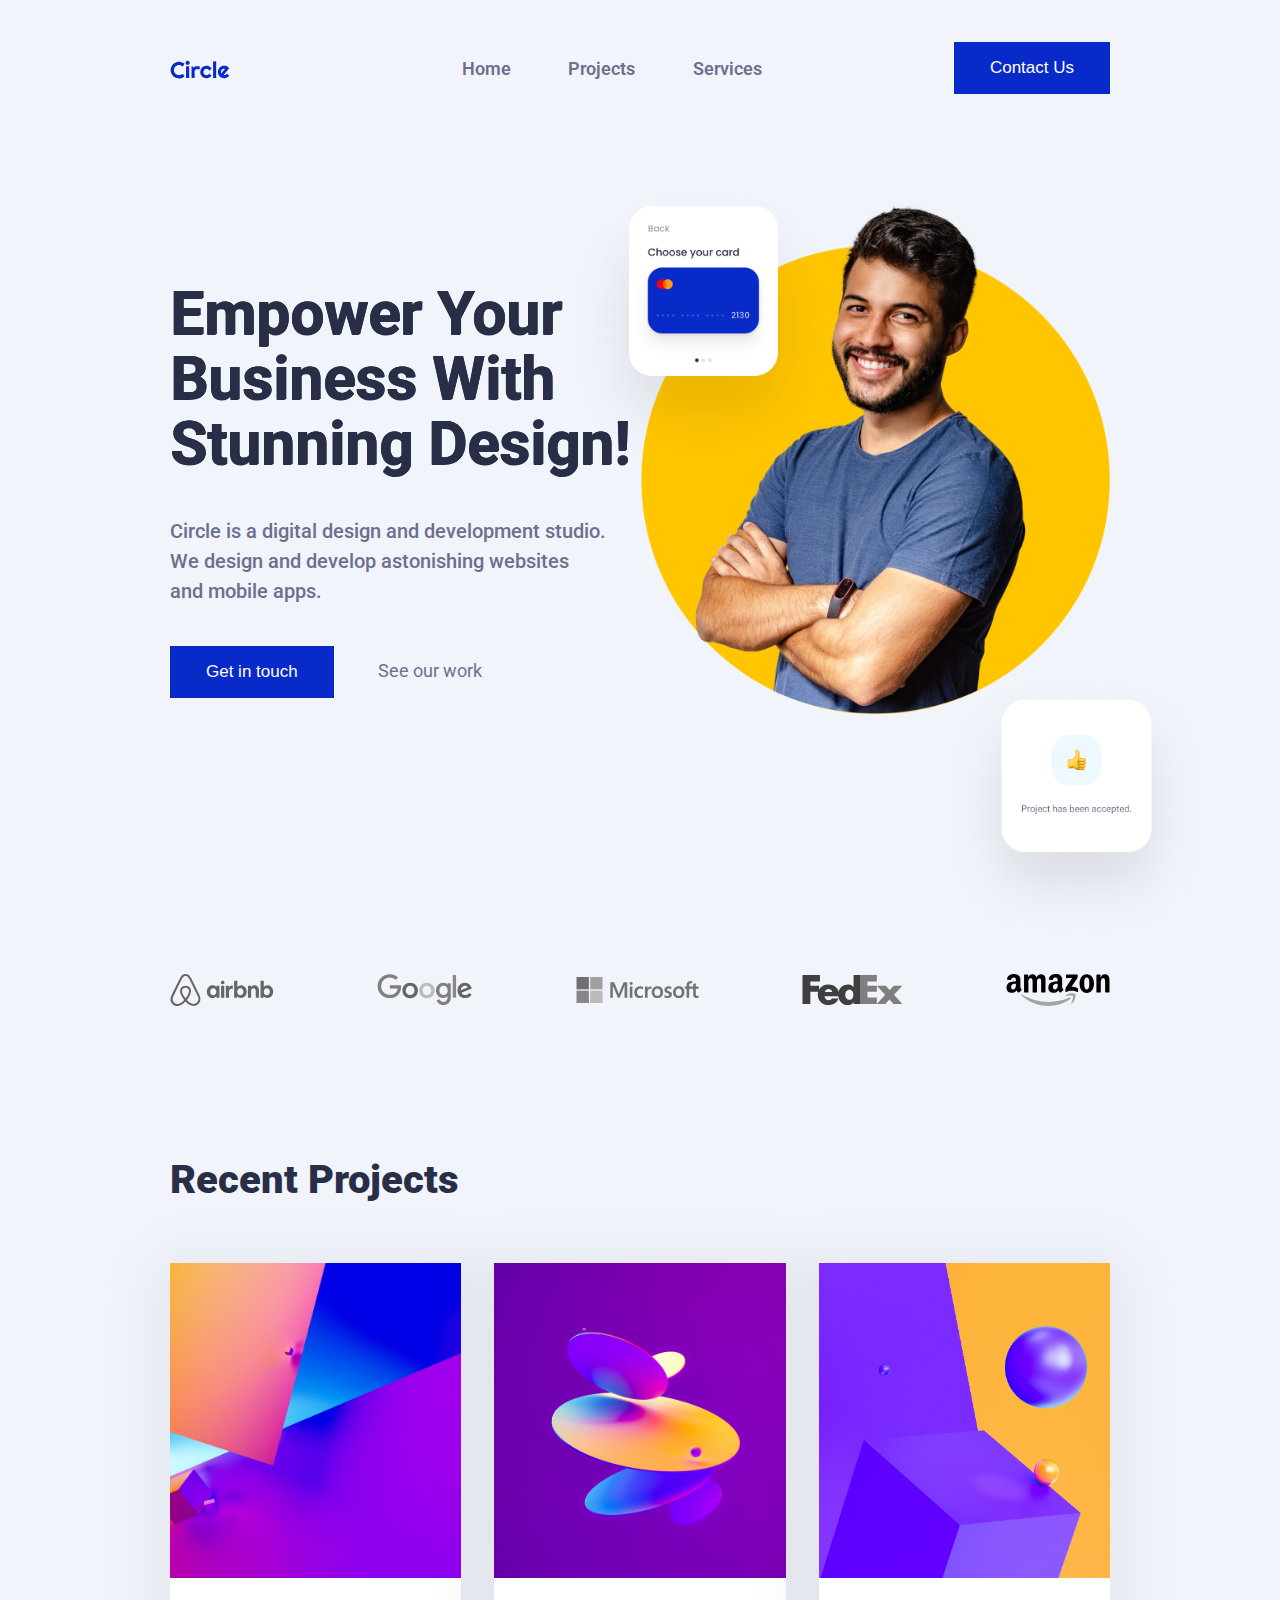
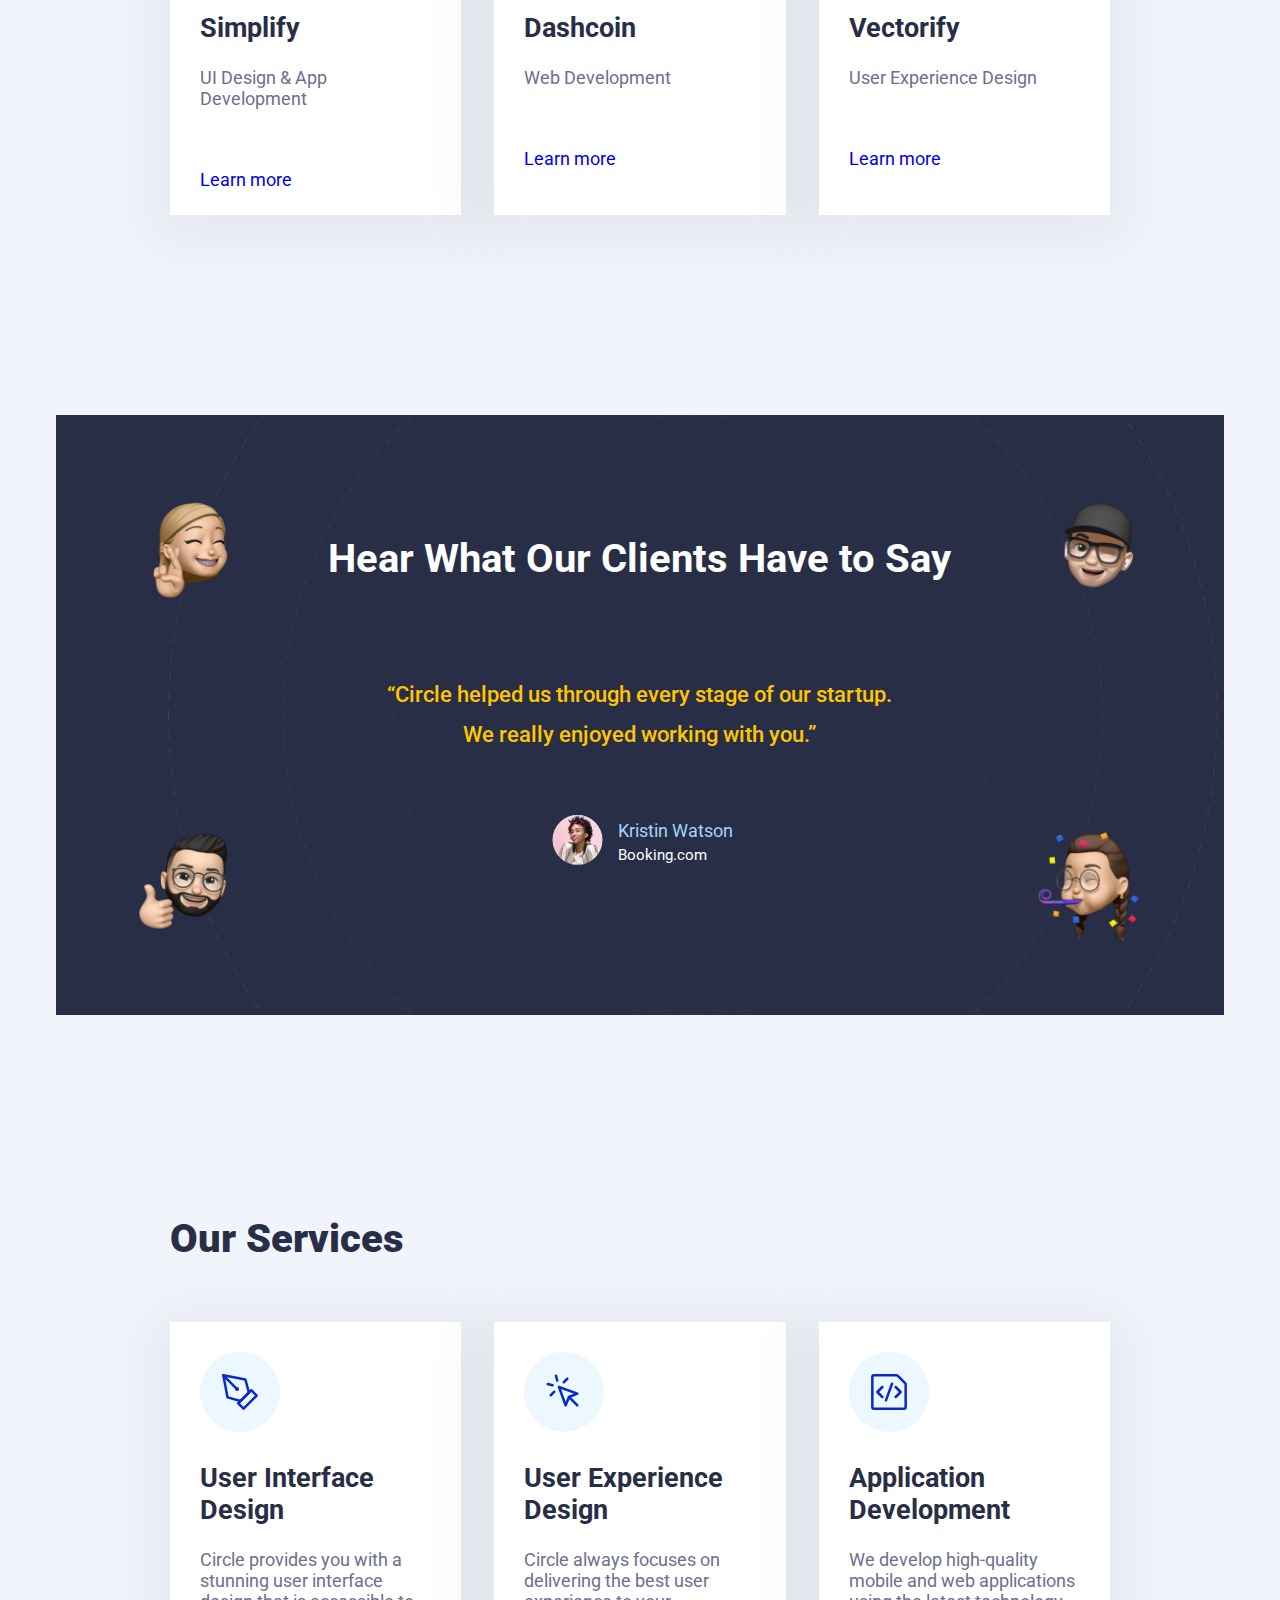
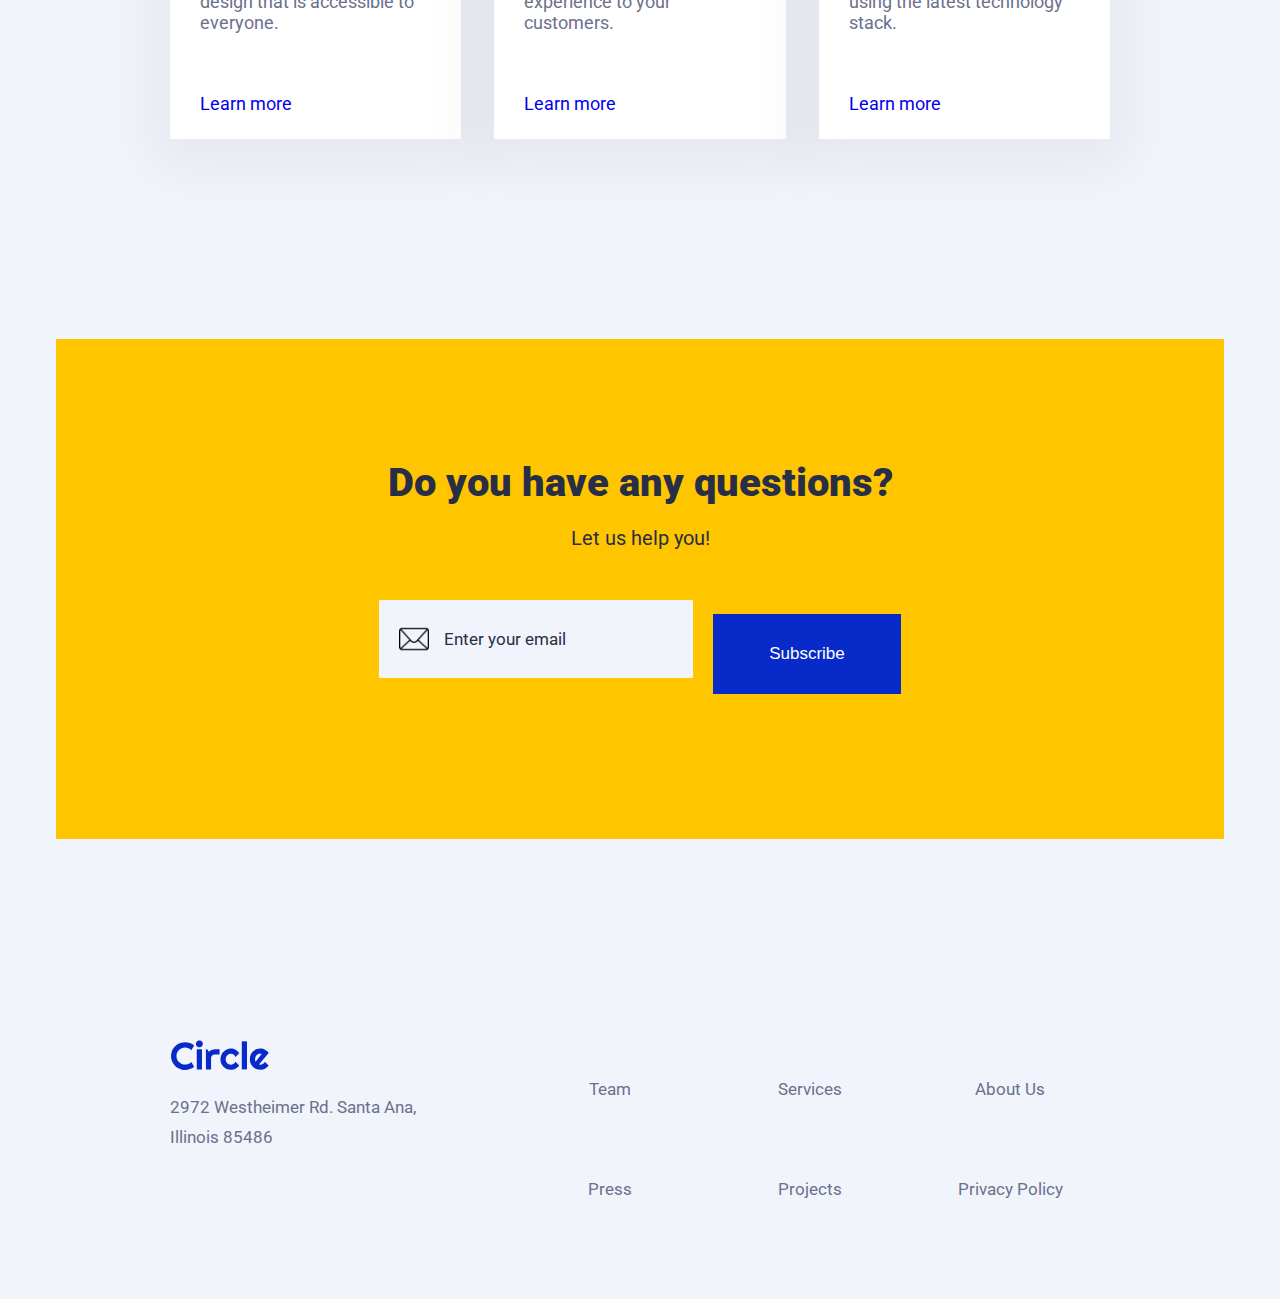
==== commit 3a1448d5: "project and contact section done + mobile" ====
--- a/index.html
+++ b/index.html
@@ -18,23 +18,23 @@
       <div id="header-container">
         <navbar>
           <img id="navbar-logo" src="./assets/circle.svg" />
-          <ul id="navbar-links">
-            <li><a class="menuItem">Home</a></li>
-            <li><a class="menuItem">Projects</a></li>
-            <li><a class="menuItem">Services</a></li>
+          <ul id="navbar-menu">
+            <li><a class="menuItem" href="./index.html">Home</a></li>
+            <li><a class="menuItem" href="./project.html">Projects</a></li>
+            <li><a class="menuItem" href="#services-section">Services</a></li>
           </ul>
           <button class="header-button">Contact Us</button>
+          <img id="menu" src="assets/nav-menu.png" />
         </navbar>
         <header>
-          <img id="menu" src="assets/nav-menu.png" />
           <div class="header-text">
-            <h1 class="header-title">
+            <h1 class="title">
               Empower Your<br />Business With<br />Stunning Design!
             </h1>
-            <h3 class="header-subtitle">
+            <h2 class="header-subtitle">
               Circle is a digital design and development studio.<br />We design
               and develop astonishing websites<br />and mobile apps.
-            </h3>
+            </h2>
             <button class="header-button">Get in touch</button>
             <a class="header-link" href="#">See our work</a>
           </div>
--- a/css/styles.css
+++ b/css/styles.css
@@ -7,10 +7,6 @@
   background-color: #f2f4fc;
 }
 
-#container {
-  position: relative;
-}
-
 #navbar-logo {
   width: 60px;
   margin-bottom: 15px;
@@ -25,7 +21,7 @@
   margin-left: 170px;
 }
 
-navbar #navbar-links {
+navbar #navbar-menu {
   display: flex;
   justify-content: space-between;
   width: 300px;
@@ -37,6 +33,11 @@
 navbar a {
   color: #6b708d;
   font-weight: 600;
+  text-decoration: none;
+}
+
+navbar a:hover {
+  color: #072ac8;
 }
 
 header {
@@ -62,9 +63,9 @@
   padding-top: 5%;
 }
 
-.header-title {
+.title {
   color: #292e47;
-  font-weight: 900;
+  text-shadow: 0px 0.5px, 0.5px 0px, 0.5px 0px;
   font-size: 3.75rem;
   line-height: 65px;
 }
@@ -75,6 +76,62 @@
   font-weight: 500;
   font-size: 20px;
   margin-bottom: 40px;
+}
+
+.article-title {
+  color: #292e47;
+  font-size: 3.75rem;
+  margin-bottom: 10px;
+  text-shadow: 0px 0.5px, 0.5px 0px, 0.5px 0px;
+}
+
+.article-subtitle {
+  color: #6b708d;
+  font-weight: 600;
+  font-size: 24px;
+  margin-bottom: 80px;
+}
+
+.article-date {
+  font-size: 21px;
+  font-weight: 500;
+  color: #292e47;
+}
+
+.article-date span {
+  color: #6b708d;
+}
+
+.subtitle-container {
+  display: flex;
+  justify-content: space-between;
+}
+
+#article-image {
+  background-image: url(../assets/1.jpg);
+  background-repeat: no-repeat;
+  background-size: 100%;
+  background-position: center;
+  height: 500px;
+  position: relative;
+  margin-bottom: 70px;
+}
+
+#article-image::after {
+  content: "";
+  width: 100%;
+  height: 100%;
+  position: absolute;
+  background: inherit;
+  background-position: center center;
+  filter: drop-shadow(0px 0px 0px rgba(0, 0, 0, 0.1)) blur(20px);
+  z-index: -1;
+}
+
+article p {
+  color: #6b708d;
+  font-size: 20px;
+  line-height: 30px;
 }
 
 .header-button {
@@ -123,8 +180,13 @@
 }
 
 #projects-section,
-#services-section {
+#services-section,
+article {
   margin: 0px 170px 200px;
+}
+
+article {
+  margin: 130px 170px 100px;
 }
 
 .section-title {
@@ -419,6 +481,52 @@
   align-self: center;
 }
 
+/*contact*/
+
+form {
+  margin: 150px 175px 150px;
+}
+
+form h1 {
+  margin-bottom: 90px;
+}
+
+label {
+  color: #6b708d;
+  font-size: 1.25rem;
+}
+
+input,
+textarea {
+  background-color: rgba(107, 114, 141, 0.1);
+  display: block;
+  border: none;
+  padding: 27px;
+  margin-top: 10px;
+  margin-bottom: 40px;
+  width: 100%;
+  box-sizing: border-box;
+  font-size: 1rem;
+  font-family: inherit;
+}
+
+.middle-section {
+  display: flex;
+  gap: 5%;
+}
+
+.middle-section .input-container {
+  width: 100%;
+}
+
+.submit-btn {
+  background-color: #072ac8;
+  height: 80px;
+  border: solid 2px #072ac8;
+  color: #ffff;
+  font-size: 1rem;
+}
+
 @media screen and (max-width: 576px) {
   #menu {
     display: block;
@@ -441,8 +549,8 @@
     align-items: center;
   }
 
-  navbar #navbar-links {
-    display: flex;
+  navbar #navbar-menu {
+    display: none;
     flex-direction: column;
     width: 100%;
     margin-top: 0;
@@ -450,7 +558,7 @@
     margin-bottom: 0;
   }
 
-  navbar #navbar-links li {
+  navbar #navbar-menu li {
     padding: 15px 30px;
     background-color: #ffff;
   }
@@ -578,7 +686,7 @@
   footer {
     margin: 0px 0px 0px;
     padding: 30px;
-    height: 500px;
+    height: 300px;
     flex-direction: column;
     justify-content: start;
   }
@@ -597,4 +705,28 @@
     justify-self: flex-start;
     align-self: flex-start;
   }
-}
+
+  /*project page*/
+  article {
+    margin: 30px 30px;
+  }
+
+  .subtitle-container {
+    flex-direction: column;
+  }
+  .article-subtitle {
+    margin-bottom: 0px;
+  }
+  #article-image {
+    height: 400px;
+    margin-bottom: 0px;
+  }
+
+  /*contact page*/
+  form {
+    margin: 30px 30px;
+  }
+  .middle-section {
+    display: block;
+  }
+}
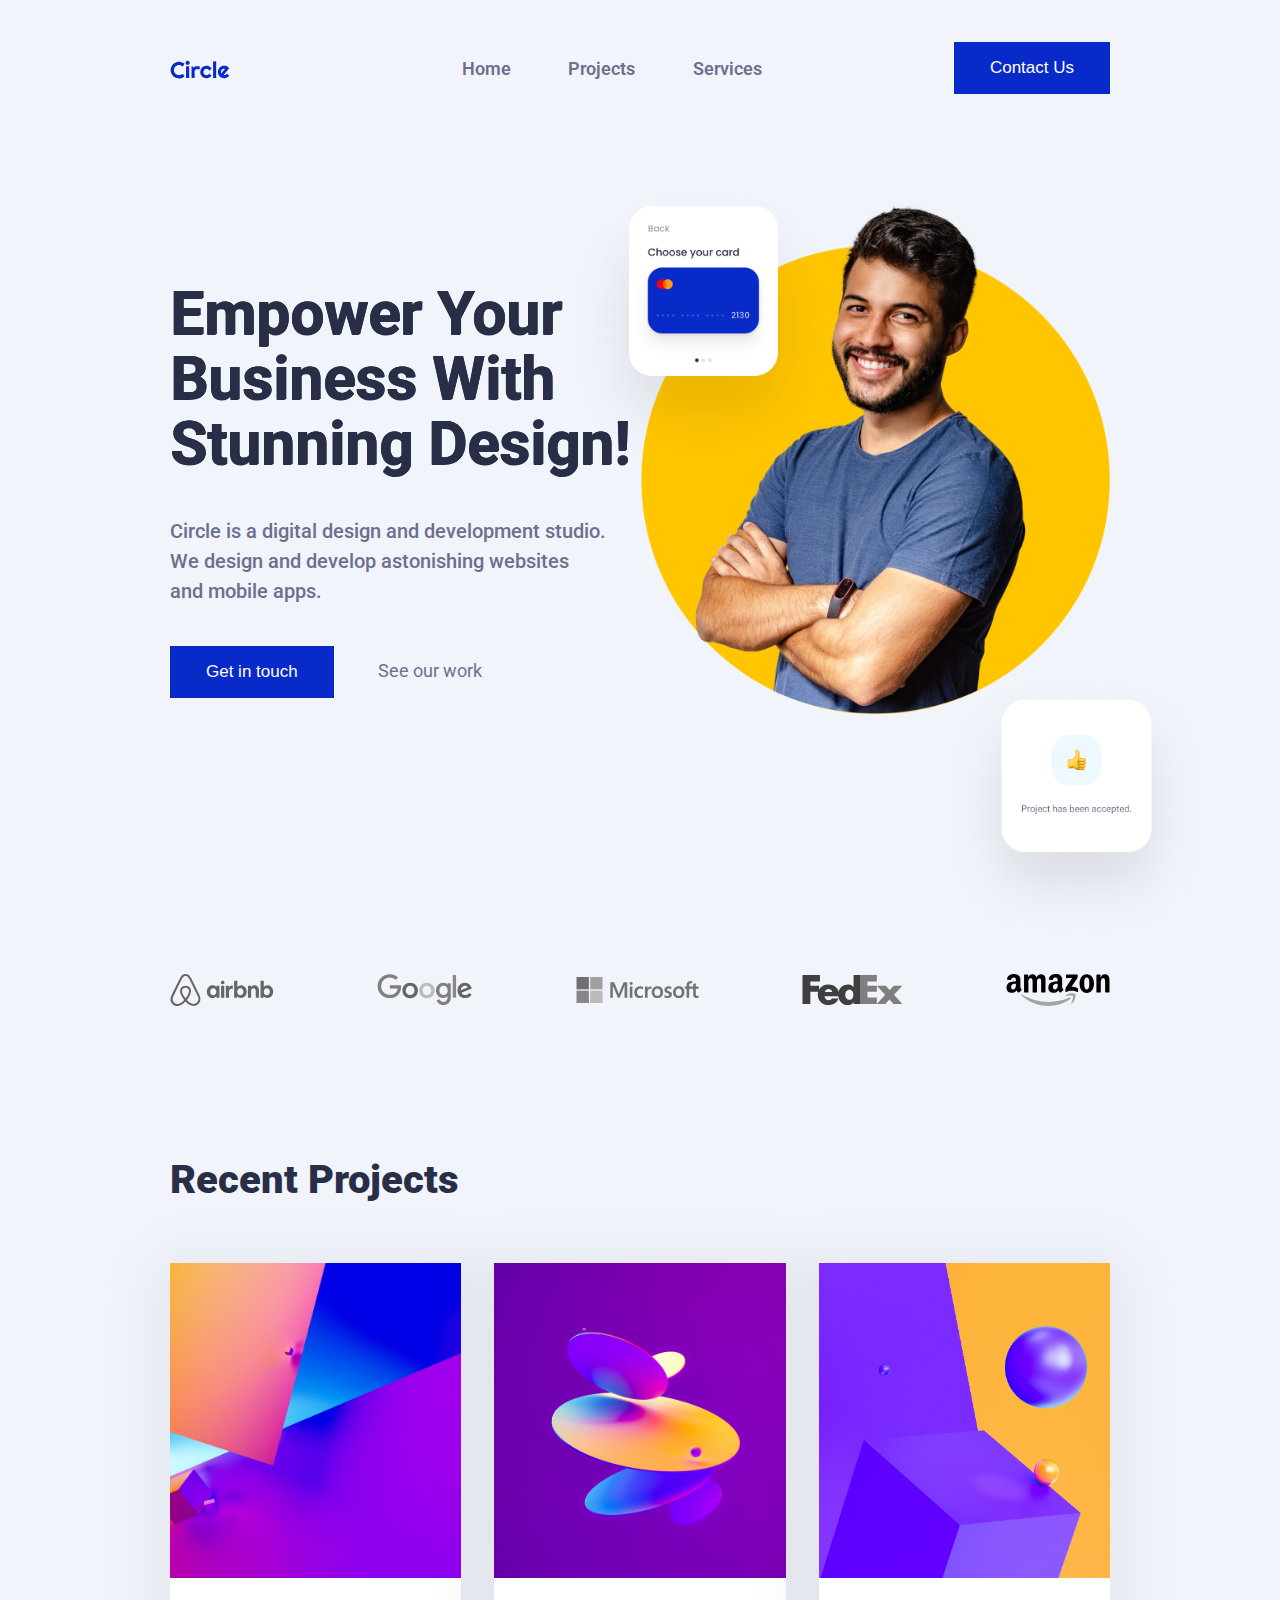
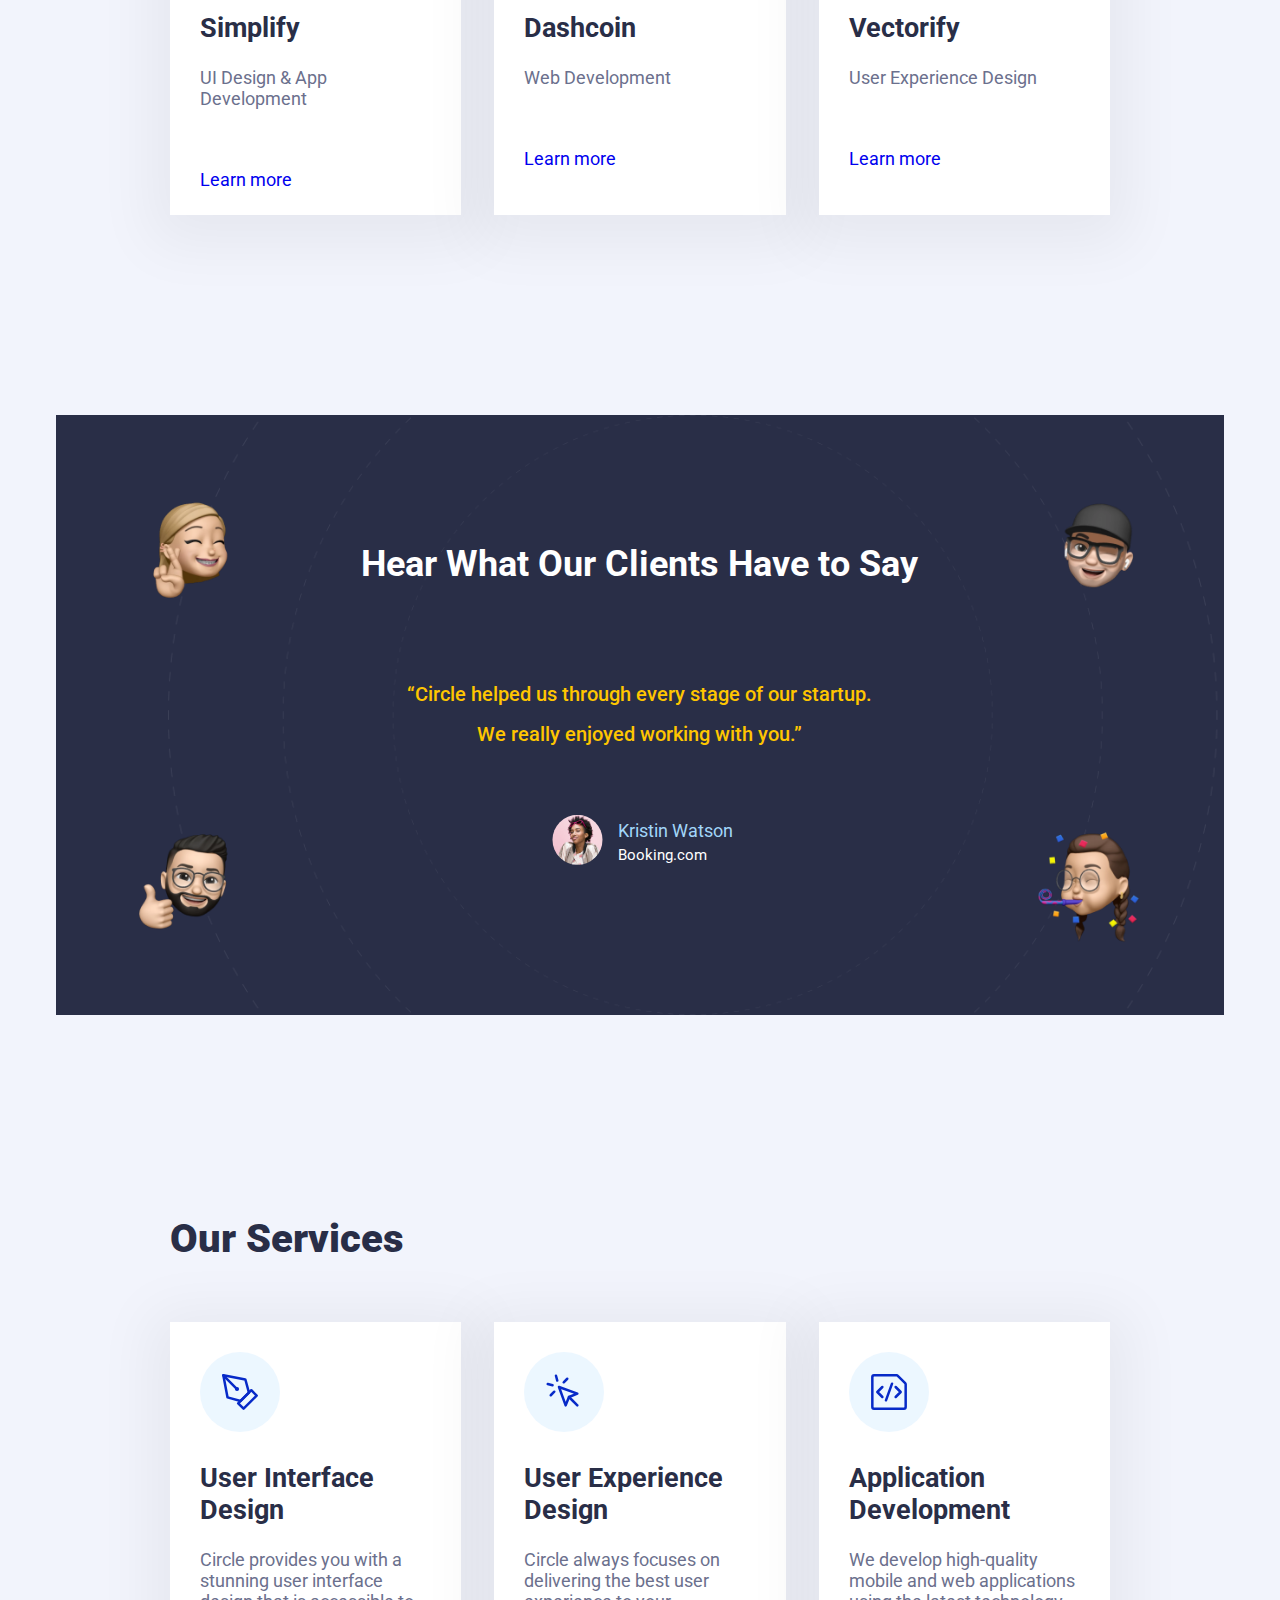
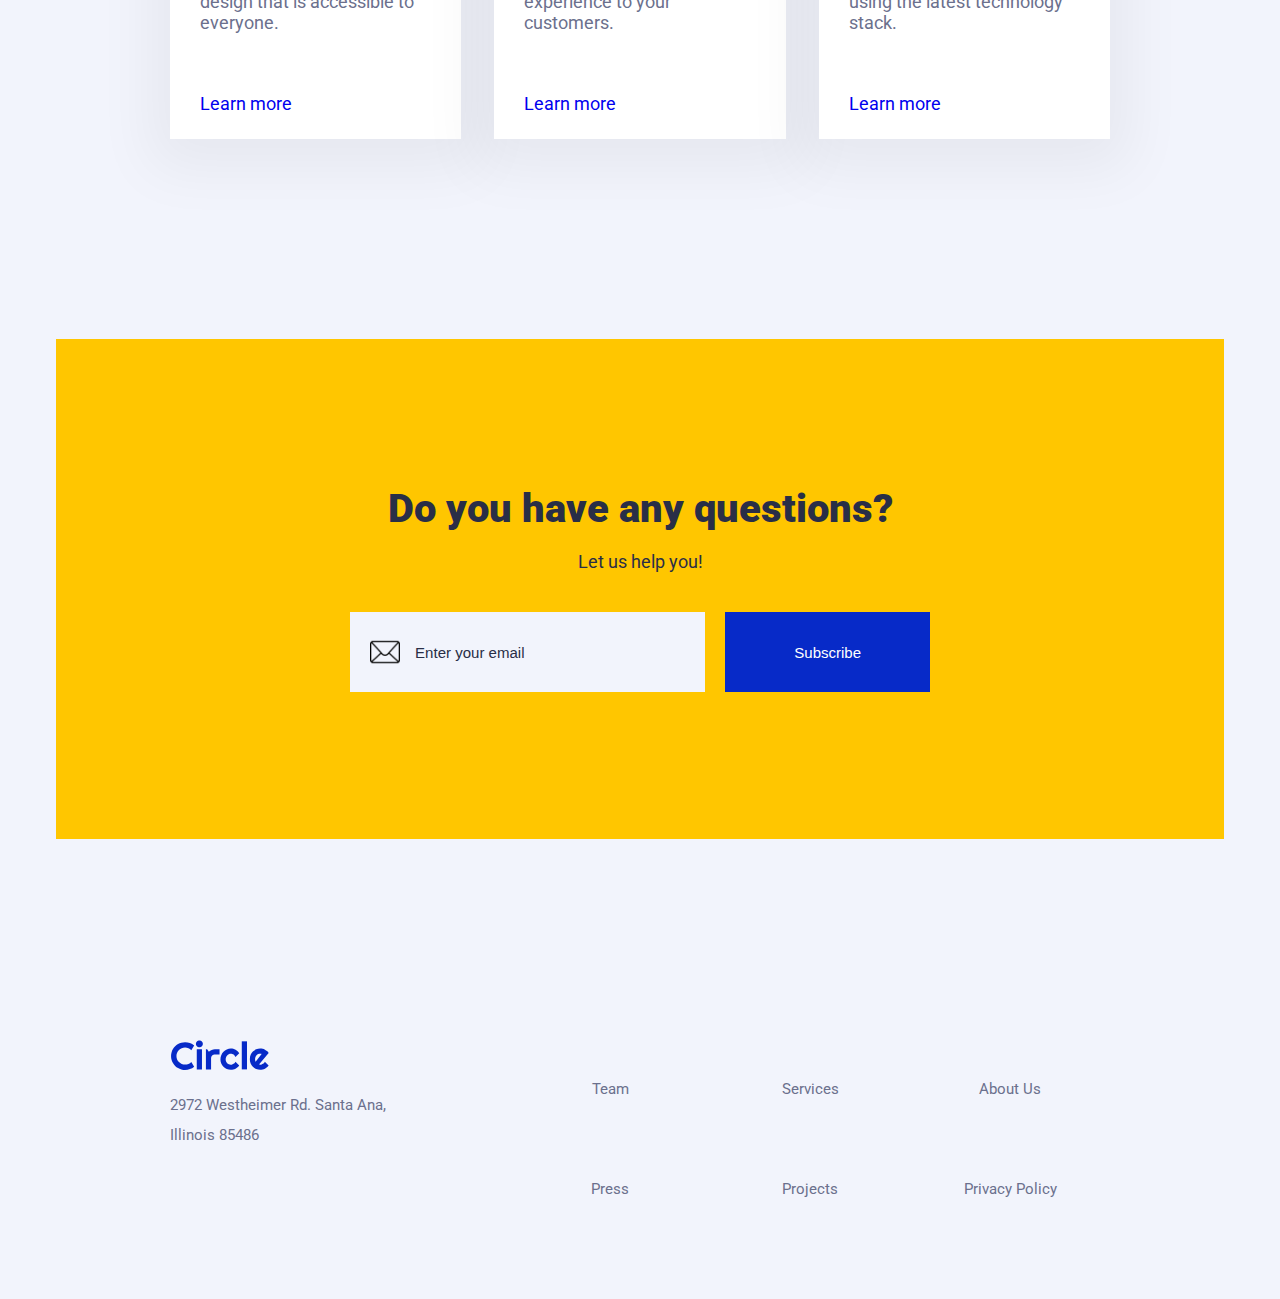
==== commit 56167441: "contact form, fetch - project done" ====
--- a/index.html
+++ b/index.html
@@ -18,7 +18,7 @@
       <div id="header-container">
         <navbar>
           <img id="navbar-logo" src="./assets/circle.svg" />
-          <ul id="navbar-menu">
+          <ul id="navbar-menu" class="show">
             <li><a class="menuItem" href="./index.html">Home</a></li>
             <li><a class="menuItem" href="./project.html">Projects</a></li>
             <li><a class="menuItem" href="#services-section">Services</a></li>
--- a/css/styles.css
+++ b/css/styles.css
@@ -22,7 +22,6 @@
 }
 
 navbar #navbar-menu {
-  display: flex;
   justify-content: space-between;
   width: 300px;
   margin-bottom: 15px;
@@ -38,6 +37,14 @@
 
 navbar a:hover {
   color: #072ac8;
+}
+
+.hidden {
+  display: none;
+}
+
+.show {
+  display: flex;
 }
 
 header {
@@ -141,6 +148,12 @@
   font-size: 17px;
   border: none;
   cursor: pointer;
+  box-shadow: inset 0 0 0 0 #8294e0;
+  transition: ease-out 0.4s;
+}
+
+.header-button:hover {
+  box-shadow: inset 200px 0 0 0 #685aff;
 }
 
 .header-card1 {
@@ -246,7 +259,7 @@
 
 #client-section h2 {
   color: #ffff;
-  font-size: 40px;
+  font-size: 2.22rem;
   grid-area: heading;
   align-self: end;
   justify-self: center;
@@ -254,7 +267,7 @@
 
 #client-section h3 {
   color: #ffc600;
-  font-size: 22px;
+  font-size: 1.22rem;
   text-align: center;
   line-height: 40px;
   font-weight: 500;
@@ -372,7 +385,7 @@
   height: 80px;
   width: 40%;
   padding: 16px 36px;
-  font-size: 17px;
+  font-size: 0.94rem;
   border: solid 2px #072ac8;
   cursor: pointer;
   margin-left: 20px;
@@ -394,7 +407,7 @@
 .questions-button input {
   height: 78px;
   width: 350px;
-  font-size: 17px;
+  font-size: 0.94rem;
   padding-left: 65px;
   background-color: #f2f4fc;
   border: none;
@@ -416,7 +429,7 @@
 .questions-text h3 {
   color: #292e47;
   font-weight: 400;
-  font-size: 20px;
+  font-size: 1.11rem;
   margin-top: 10px;
   margin-bottom: 40px;
 }
@@ -430,7 +443,7 @@
 footer p {
   color: #6b708d;
   line-height: 30px;
-  font-size: 17px;
+  font-size: 0.94rem;
 }
 
 footer img {
@@ -496,14 +509,14 @@
   font-size: 1.25rem;
 }
 
-input,
+form input,
 textarea {
   background-color: rgba(107, 114, 141, 0.1);
   display: block;
   border: none;
   padding: 27px;
   margin-top: 10px;
-  margin-bottom: 40px;
+  margin-bottom: 10px;
   width: 100%;
   box-sizing: border-box;
   font-size: 1rem;
@@ -519,12 +532,23 @@
   width: 100%;
 }
 
+.input-container {
+  margin-bottom: 40px;
+}
+
 .submit-btn {
+  cursor: pointer;
   background-color: #072ac8;
   height: 80px;
   border: solid 2px #072ac8;
   color: #ffff;
   font-size: 1rem;
+}
+
+#phone-error,
+#message-error {
+  font-size: 1rem;
+  color: red;
 }
 
 @media screen and (max-width: 576px) {
@@ -550,7 +574,6 @@
   }
 
   navbar #navbar-menu {
-    display: none;
     flex-direction: column;
     width: 100%;
     margin-top: 0;
@@ -653,7 +676,7 @@
   }
 
   #client-section h2 {
-    font-size: 35px;
+    font-size: 1.94rem;
     margin-left: 20px;
   }
 
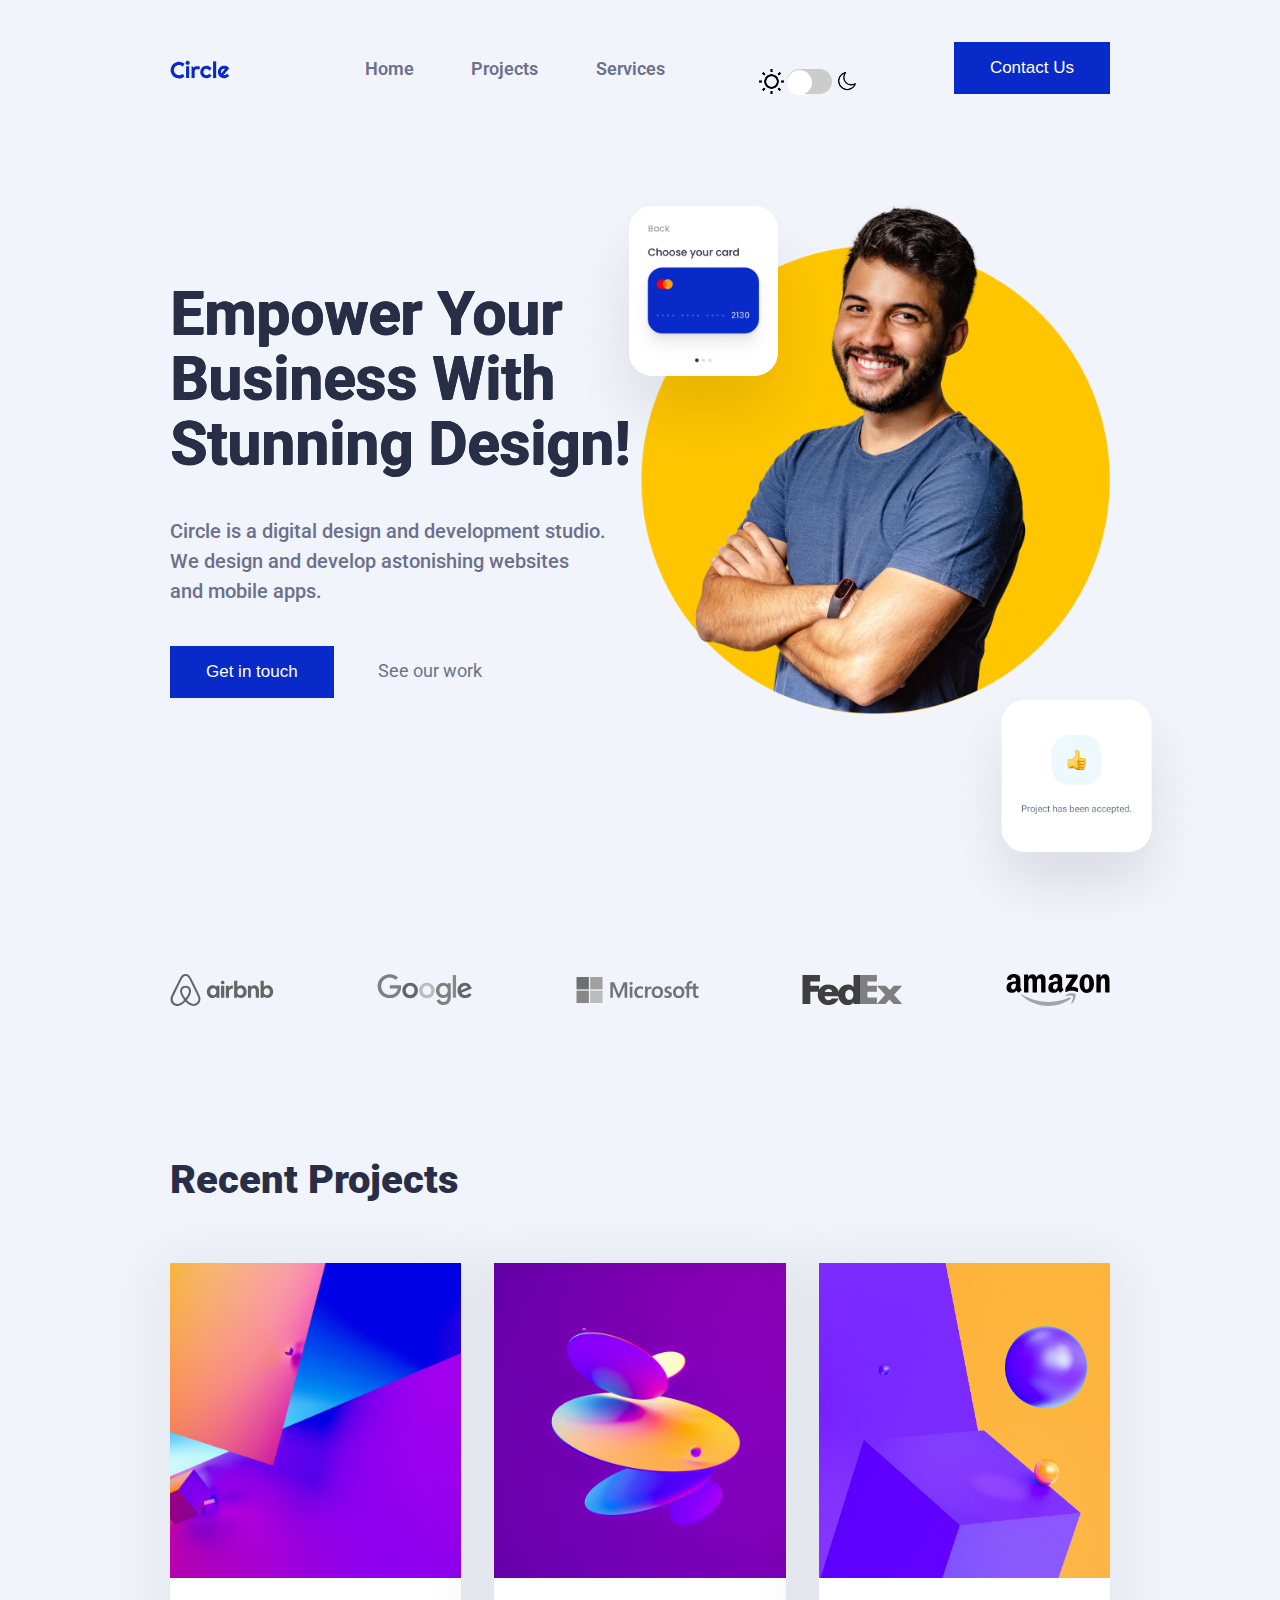
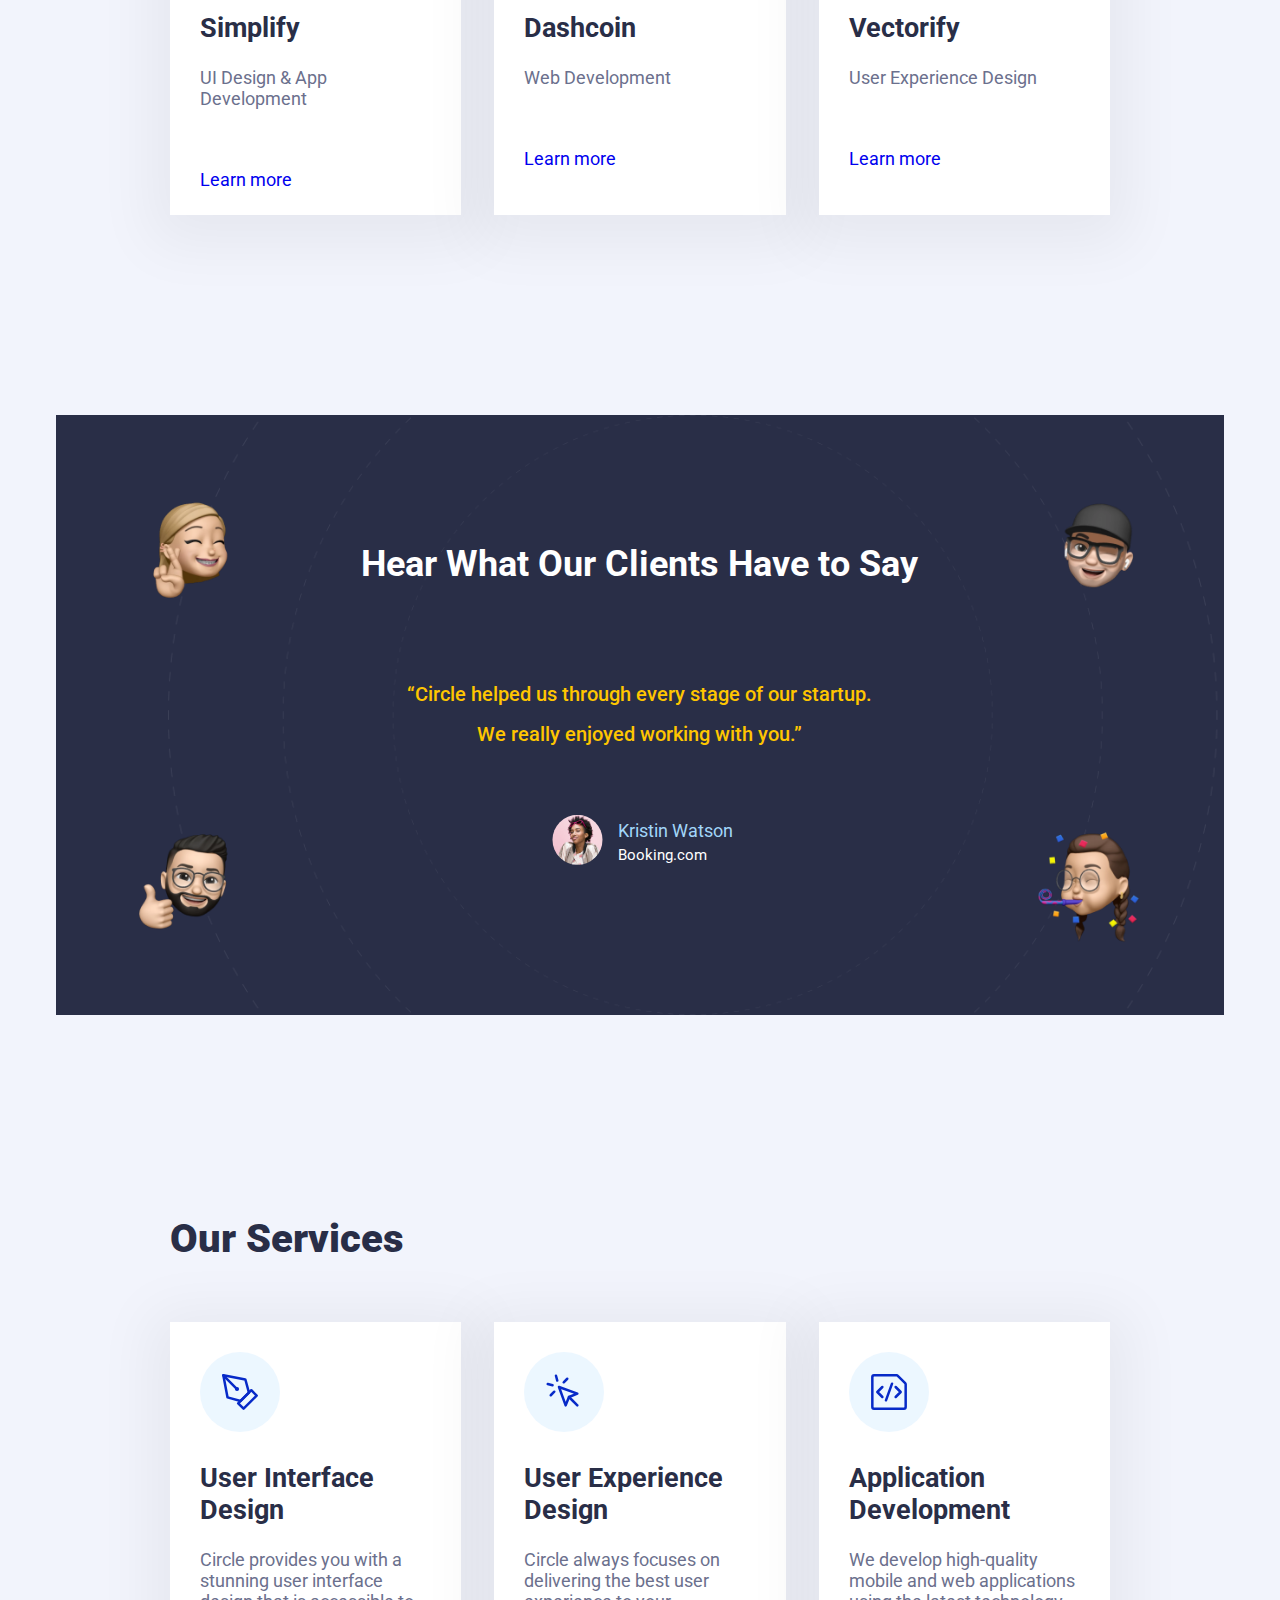
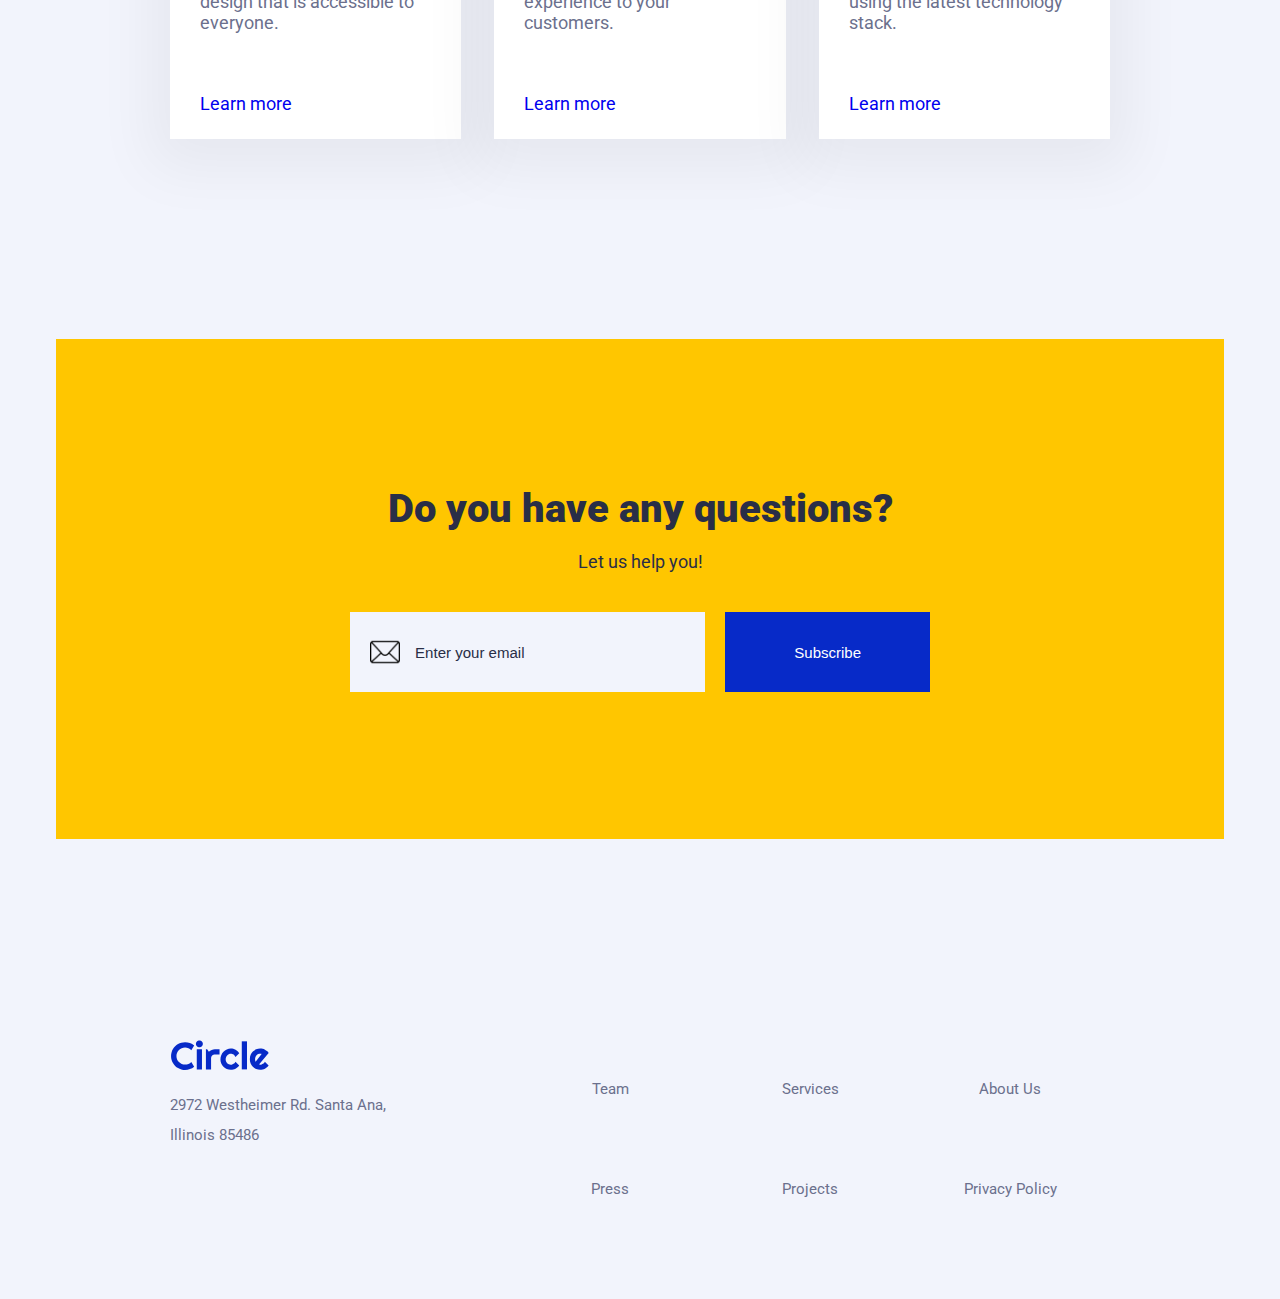
==== commit 771b1fb8: "dark-mode switch implemented and some styles" ====
--- a/index.html
+++ b/index.html
@@ -23,6 +23,14 @@
             <li><a class="menuItem" href="./project.html">Projects</a></li>
             <li><a class="menuItem" href="#services-section">Services</a></li>
           </ul>
+          <div id="web-mode">
+            <img src="assets/sun.png" />
+            <label class="mode-switch">
+              <input type="checkbox" />
+              <span class="slider"></span>
+            </label>
+            <img src="assets/moon.png" />
+          </div>
           <button class="header-button">Contact Us</button>
           <img id="menu" src="assets/nav-menu.png" />
         </navbar>
--- a/css/styles.css
+++ b/css/styles.css
@@ -180,7 +180,6 @@
   margin: 0px 170px 150px;
   display: flex;
   justify-content: space-between;
-  -webkit-filter: grayscale(100%); /* Safari 6.0 - 9.0 */
   filter: grayscale(100%);
 }
 
@@ -753,3 +752,82 @@
     display: block;
   }
 }
+
+/*light-mode dark-mode*/
+#web-mode {
+  display: flex;
+  justify-content: space-between;
+  align-items: center;
+  width: 100px;
+}
+
+#web-mode img {
+  height: 25px;
+}
+
+/* The switch - the box around the slider */
+.mode-switch {
+  position: relative;
+  display: inline-block;
+  width: 45px;
+  height: 25px;
+}
+
+.slider {
+  position: absolute;
+  cursor: pointer;
+  top: 0;
+  left: 0;
+  right: 0;
+  bottom: 0;
+  background-color: #ccc;
+  transition: 0.4s;
+  border-radius: 51px;
+}
+
+.slider:before {
+  position: absolute;
+  content: "";
+  height: 25px;
+  width: 25px;
+  top: 1px;
+  bottom: 2px;
+  background-color: white;
+  -webkit-transition: 0.4s;
+  transition: 0.4s;
+  border-radius: 50%;
+}
+
+input:checked + .slider {
+  background-color: #072ac8;
+}
+
+input:checked + .slider:before {
+  transform: translateX(25px);
+}
+
+.dark {
+  background-color: #292e47;
+}
+
+body.dark .header-text .title,
+body.dark .card-text h2,
+body.dark .card-text p {
+  color: white;
+}
+
+body.dark navbar a,
+body.dark header h2,
+body.dark header .header-link,
+body.dark footer p {
+  color: #9fa4c3;
+}
+
+body.dark .section-card,
+body.dark #client-section {
+  background-color: #585c78;
+}
+
+body.dark #logos {
+  filter: grayscale(0%);
+}
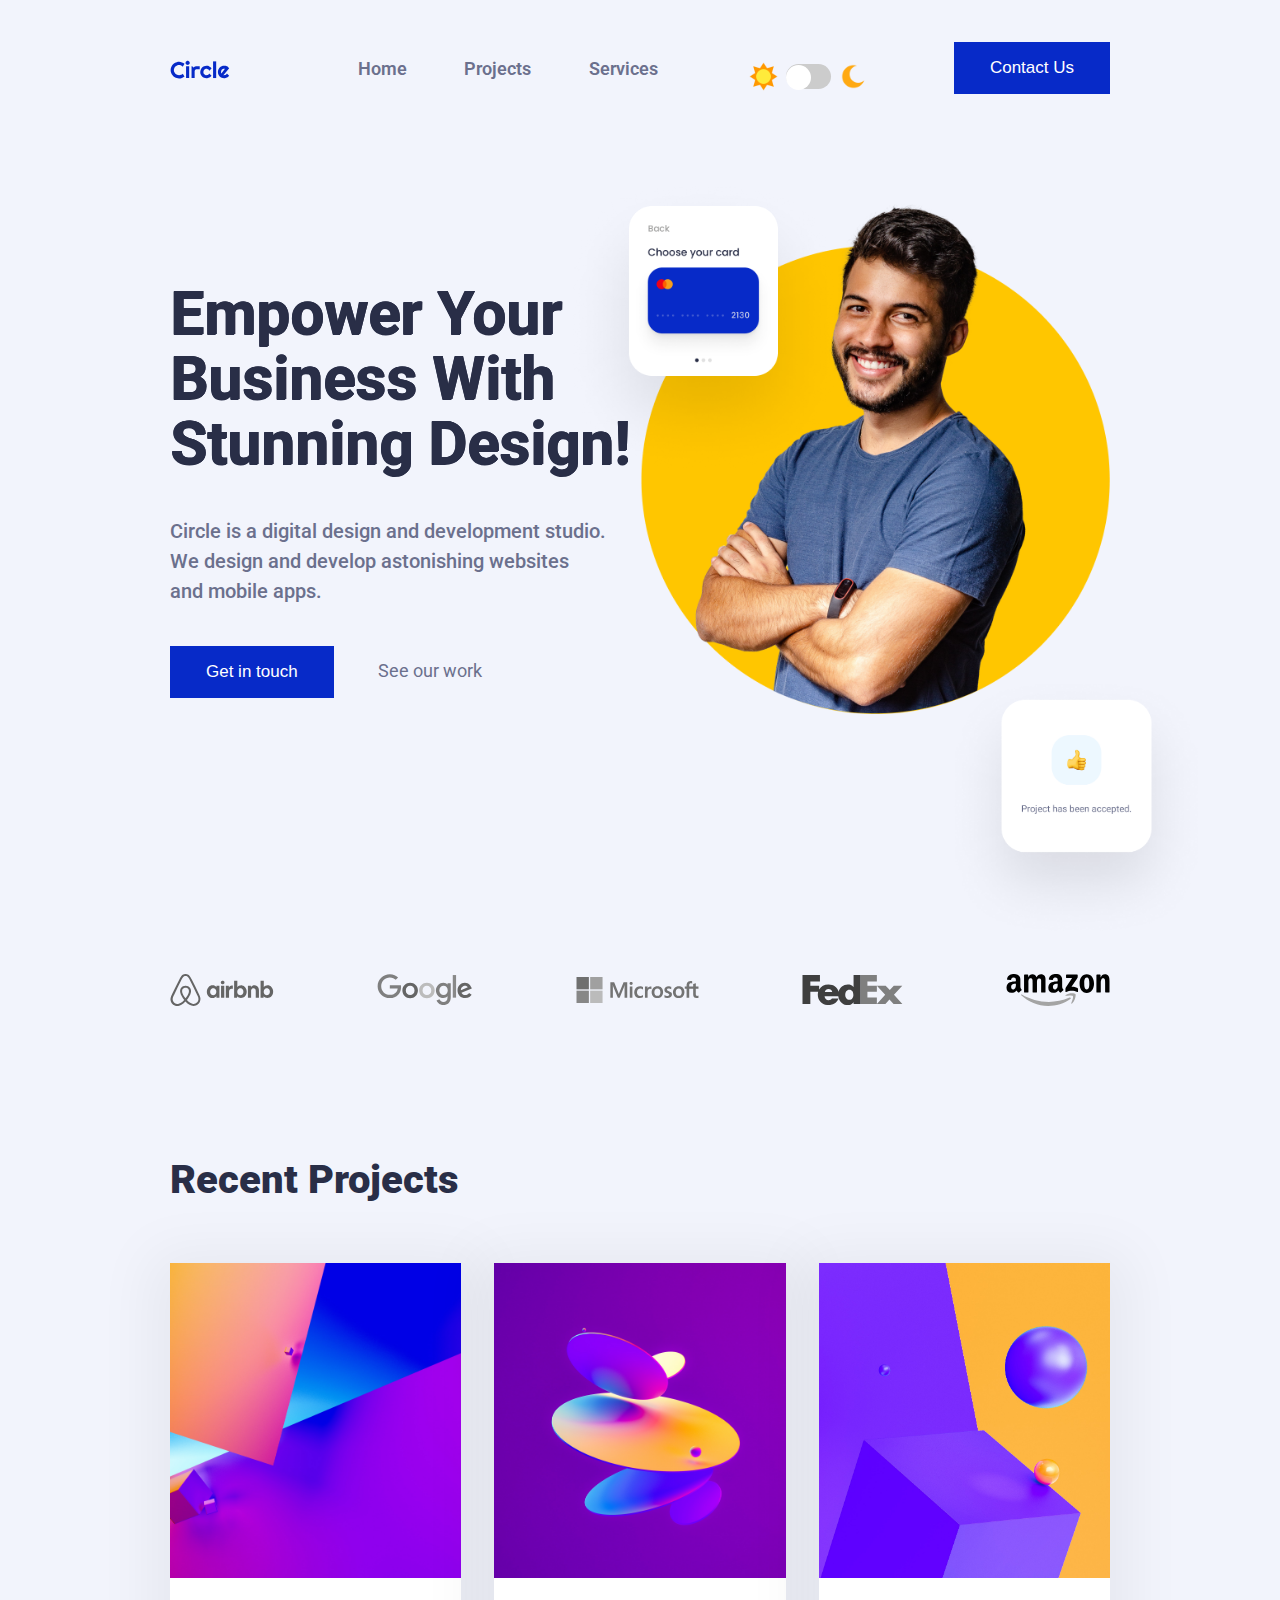
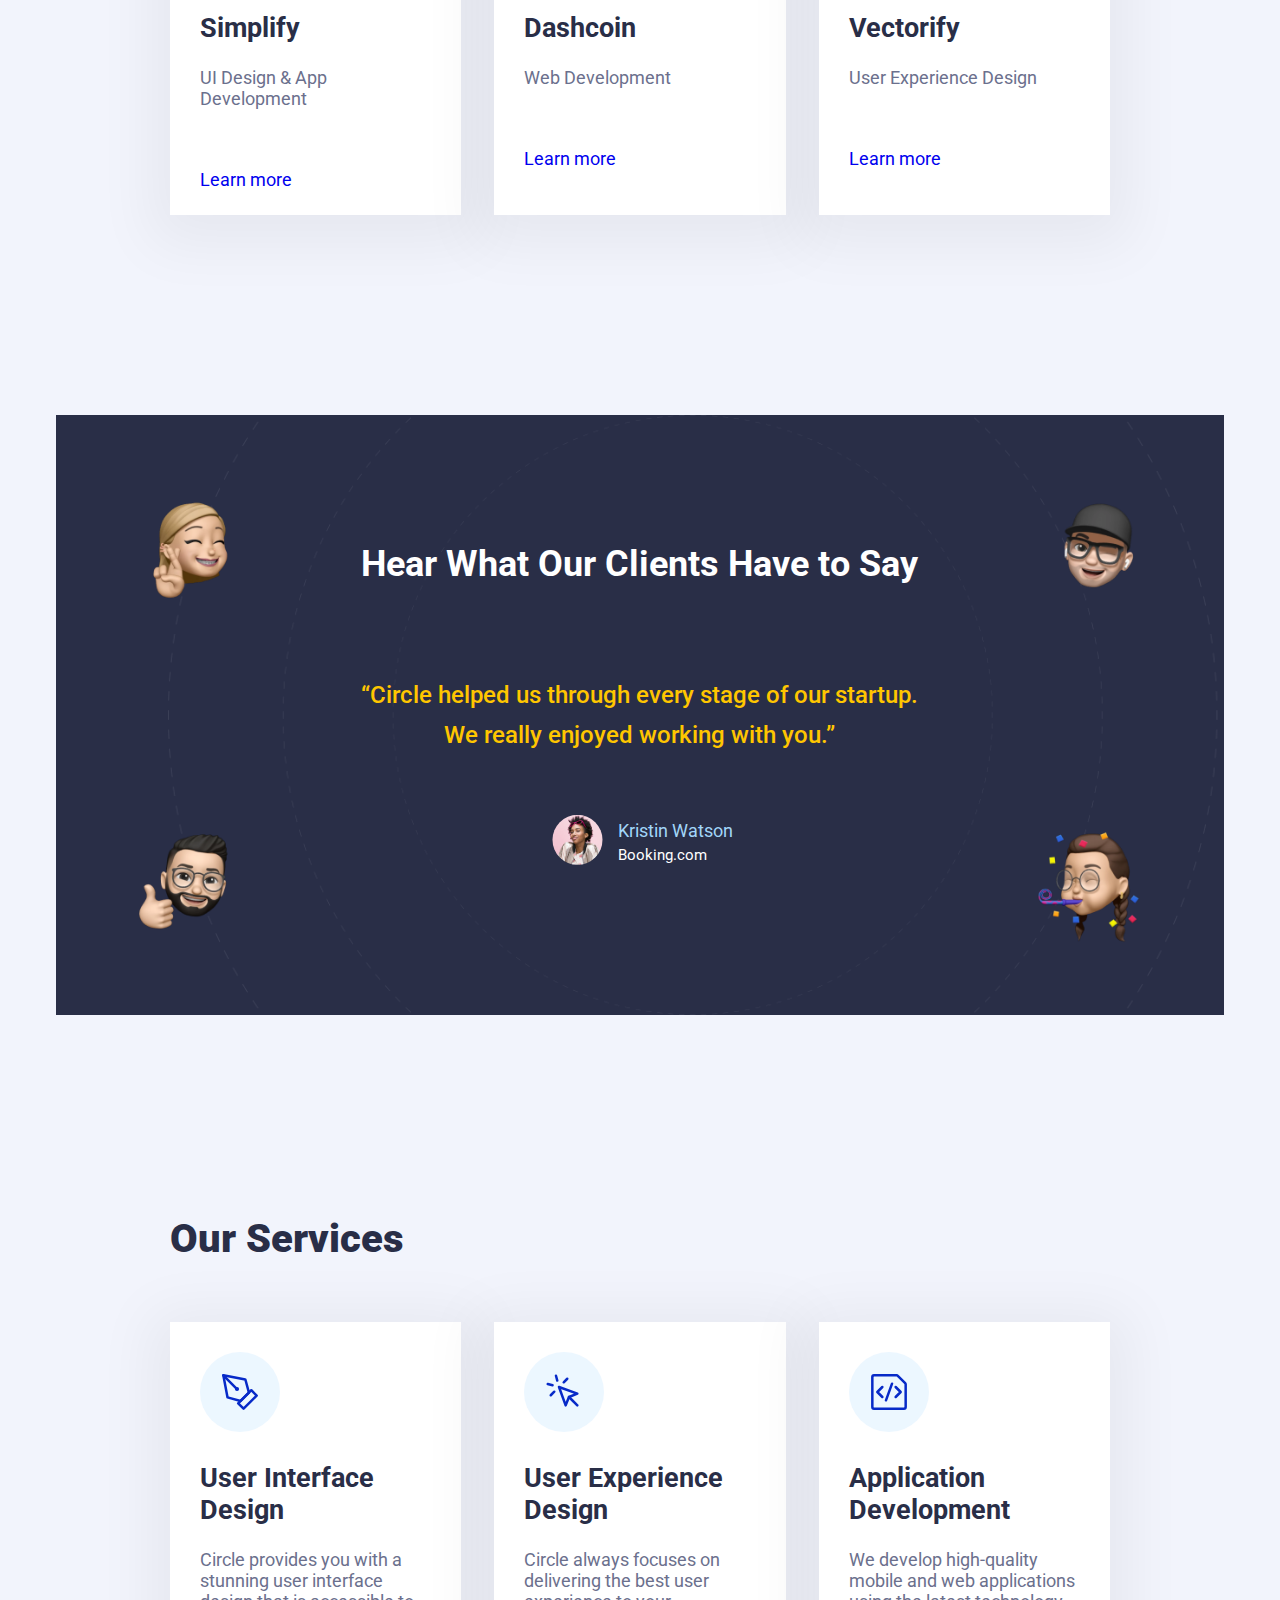
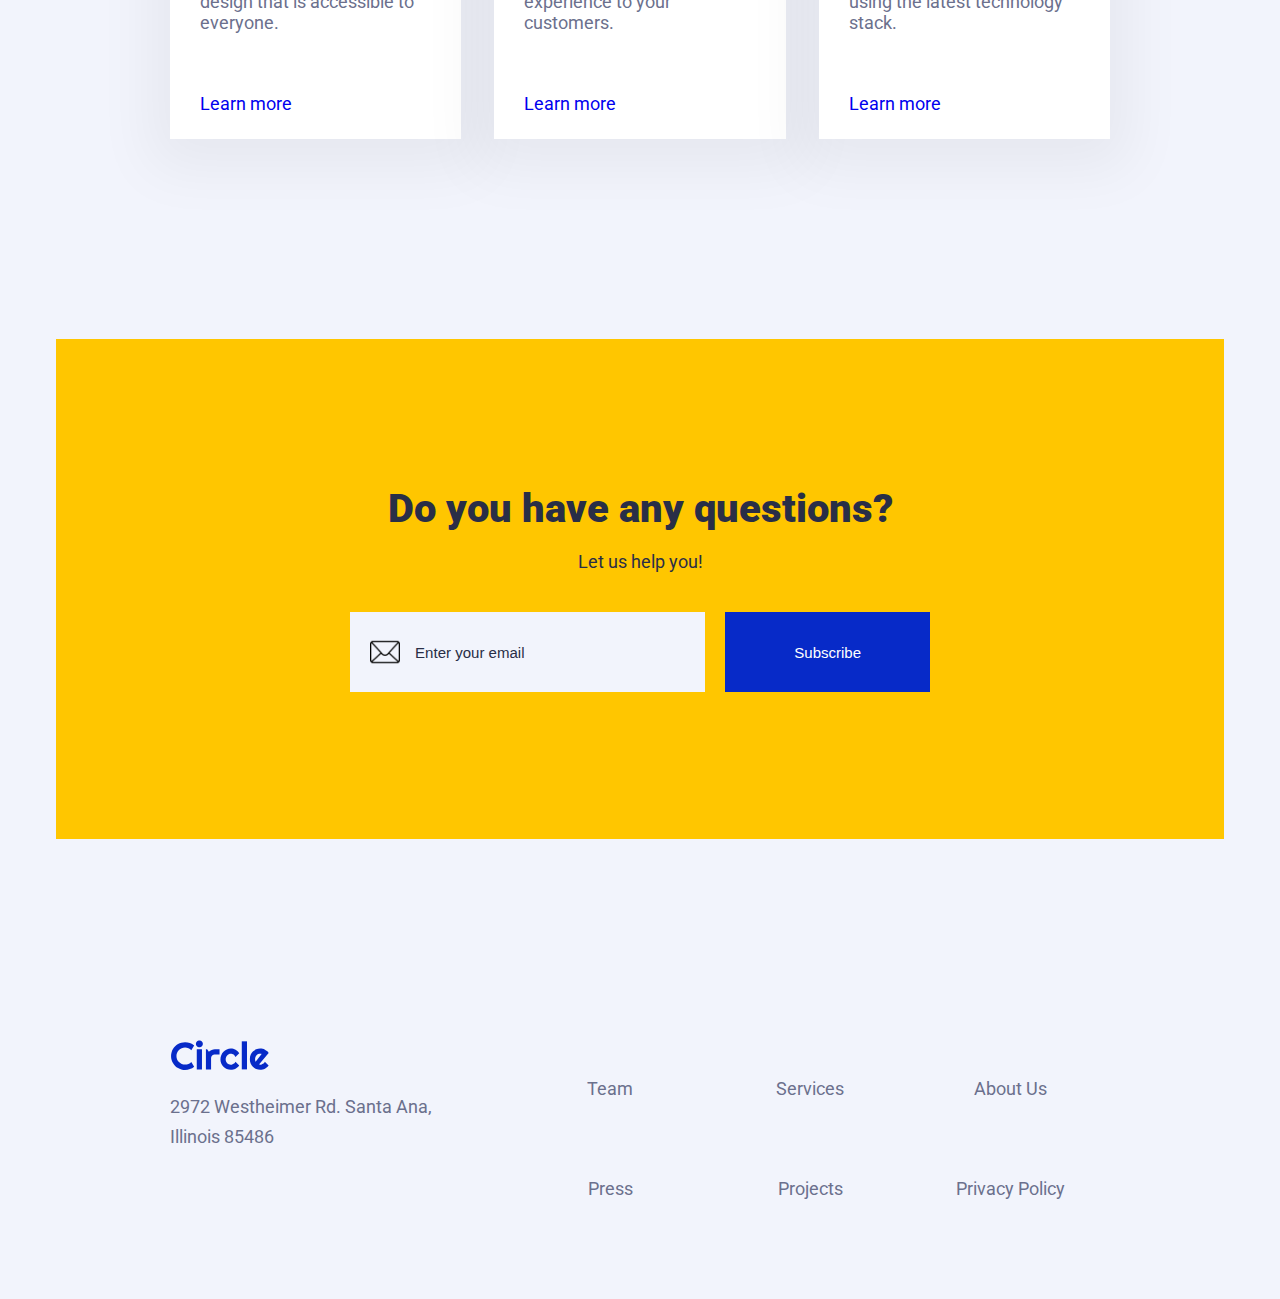
==== commit 26f164b6: "dark/light mode implemented" ====
--- a/index.html
+++ b/index.html
@@ -24,12 +24,12 @@
             <li><a class="menuItem" href="#services-section">Services</a></li>
           </ul>
           <div id="web-mode">
-            <img src="assets/sun.png" />
+            <img class="sun" src="assets/sun.png" />
             <label class="mode-switch">
               <input type="checkbox" />
               <span class="slider"></span>
             </label>
-            <img src="assets/moon.png" />
+            <img class="moon" src="assets/moon.png" />
           </div>
           <button class="header-button">Contact Us</button>
           <img id="menu" src="assets/nav-menu.png" />
@@ -37,7 +37,7 @@
         <header>
           <div class="header-text">
             <h1 class="title">
-              Empower Your<br />Business With<br />Stunning Design!
+              <span>Empower Your<br />Business With<br />Stunning Design!</span>
             </h1>
             <h2 class="header-subtitle">
               Circle is a digital design and development studio.<br />We design
@@ -47,8 +47,8 @@
             <a class="header-link" href="#">See our work</a>
           </div>
           <div class="header-image">
-            <img class="header-card1" src="./assets/card-1.png" />
-            <img class="header-card2" src="./assets/card-2.png" />
+            <img class="header-card1 grow" src="./assets/card-1.png" />
+            <img class="header-card2 grow" src="./assets/card-2.png" />
           </div>
         </header>
         <div id="logos">
@@ -96,10 +96,10 @@
             “Circle helped us through every stage of our startup.<br />
             We really enjoyed working with you.”
           </h3>
-          <img class="memoji-1" src="./assets/memoji-1.png" />
-          <img class="memoji-2" src="./assets/memoji-2.png" />
-          <img class="memoji-3" src="./assets/memoji-3.png" />
-          <img class="memoji-4" src="./assets/memoji-4.png" />
+          <img class="memoji-1 resize" src="./assets/memoji-1.png" />
+          <img class="memoji-2 resize" src="./assets/memoji-2.png" />
+          <img class="memoji-3 resize" src="./assets/memoji-3.png" />
+          <img class="memoji-4 resize" src="./assets/memoji-4.png" />
           <div class="profile">
             <img src="./assets/profile.png" />
             <div class="profile-text">
--- a/css/styles.css
+++ b/css/styles.css
@@ -77,12 +77,33 @@
   line-height: 65px;
 }
 
+.title span {
+  color: #292e47;
+  text-shadow: 0px 0.5px, 0.5px 0px, 0.5px 0px;
+  font-size: 3.75rem;
+  line-height: 65px;
+  display: block;
+  animation: reveal 1s cubic-bezier(0.77, 0, 0.175, 1) 0.5s;
+}
+
 .header-subtitle {
   line-height: 150%;
   color: #6b708d;
   font-weight: 500;
   font-size: 20px;
   margin-bottom: 40px;
+  animation: reveal 1s cubic-bezier(0.77, 0, 0.175, 1) 0.5s;
+}
+
+@keyframes reveal {
+  0% {
+    opacity: 0;
+    transform: translateX(-600px);
+  }
+  100% {
+    opacity: 1;
+    transform: translate(0, 0);
+  }
 }
 
 .article-title {
@@ -266,13 +287,27 @@
 
 #client-section h3 {
   color: #ffc600;
-  font-size: 1.22rem;
+  font-size: 1.5rem;
   text-align: center;
   line-height: 40px;
   font-weight: 500;
   grid-area: quote;
   align-self: center;
   justify-self: center;
+}
+
+.grow {
+  transition: all 0.2s ease-in-out;
+}
+.grow:hover {
+  transform: scale(1.1);
+}
+
+.resize {
+  transition: all 0.2s ease-in-out;
+}
+.resize:hover {
+  transform: scale(1.3);
 }
 
 .memoji-1 {
@@ -442,7 +477,7 @@
 footer p {
   color: #6b708d;
   line-height: 30px;
-  font-size: 0.94rem;
+  font-size: 1.1rem;
 }
 
 footer img {
@@ -550,219 +585,20 @@
   color: red;
 }
 
-@media screen and (max-width: 576px) {
-  #menu {
-    display: block;
-  }
-
-  navbar button {
-    display: none;
-  }
-
-  #navbar-logo {
-    width: 100px;
-  }
-
-  navbar {
-    padding-top: 20px;
-    margin-right: 0px;
-    margin-left: 0px;
-    display: flex;
-    flex-direction: column;
-    align-items: center;
-  }
-
-  navbar #navbar-menu {
-    flex-direction: column;
-    width: 100%;
-    margin-top: 0;
-    padding-left: 0;
-    margin-bottom: 0;
-  }
-
-  navbar #navbar-menu li {
-    padding: 15px 30px;
-    background-color: #ffff;
-  }
-
-  .header-image {
-    height: 350px;
-    width: 100%;
-    background-position: center;
-  }
-
-  header {
-    margin: 30px 30px;
-    display: flex;
-    flex-direction: column-reverse;
-  }
-
-  .header-card1 {
-    width: 55%;
-    position: absolute;
-    top: -25px;
-    left: -25px;
-  }
-
-  .header-card2 {
-    width: 55%;
-    position: absolute;
-    bottom: -70px;
-    left: 200px;
-  }
-
-  .header-text {
-    width: 100%;
-  }
-  .header-title {
-    font-size: 2.5rem;
-    line-height: 45px;
-  }
-
-  .header-subtitle br {
-    display: none;
-  }
-
-  #logos {
-    margin: 0px 0px 0px;
-    display: flex;
-    flex-wrap: wrap;
-    justify-content: space-evenly;
-  }
-  #logos img {
-    width: 30%;
-    padding: 20px;
-  }
-
-  #projects-section,
-  #services-section {
-    margin: 0px 0px 0px;
-    padding: 30px;
-  }
-
-  .card-container {
-    display: flex;
-    flex-direction: column;
-  }
-
-  .section-card {
-    width: 100%;
-    margin-bottom: 30px;
-  }
-
-  #client-section {
-    margin: 0px 0px 0px;
-  }
-
-  .memoji-1 {
-    align-self: start;
-    width: 110%;
-  }
-
-  .memoji-2 {
-    align-self: start;
-    width: 110%;
-  }
-
-  .memoji-3 {
-    align-self: end;
-    width: 110%;
-  }
-
-  .memoji-4 {
-    align-self: end;
-    width: 110%;
-  }
-
-  #client-section h2 {
-    font-size: 1.94rem;
-    margin-left: 20px;
-  }
-
-  #questions-section {
-    margin: 0px 0px 30px;
-  }
-
-  .questions-text {
-    width: 300px;
-    text-align: center;
-    align-items: center;
-    justify-content: center;
-  }
-
-  .questions-button {
-    display: flex;
-    flex-direction: column;
-  }
-
-  .questions-button input {
-    width: 90%;
-    margin-bottom: 20px;
-  }
-
-  #questions-section button {
-    width: 114%;
-    margin-left: 0px;
-  }
-
-  footer {
-    margin: 0px 0px 0px;
-    padding: 30px;
-    height: 300px;
-    flex-direction: column;
-    justify-content: start;
-  }
-
-  .footer-links {
-    width: 100%;
-    display: grid;
-  }
-
-  .team,
-  .services,
-  .about,
-  .press,
-  .projects,
-  .privacy {
-    justify-self: flex-start;
-    align-self: flex-start;
-  }
-
-  /*project page*/
-  article {
-    margin: 30px 30px;
-  }
-
-  .subtitle-container {
-    flex-direction: column;
-  }
-  .article-subtitle {
-    margin-bottom: 0px;
-  }
-  #article-image {
-    height: 400px;
-    margin-bottom: 0px;
-  }
-
-  /*contact page*/
-  form {
-    margin: 30px 30px;
-  }
-  .middle-section {
-    display: block;
-  }
-}
-
 /*light-mode dark-mode*/
 #web-mode {
   display: flex;
   justify-content: space-between;
   align-items: center;
-  width: 100px;
-}
-
-#web-mode img {
+  width: 120px;
+}
+
+#web-mode .sun {
+  height: 35px;
+}
+#web-mode .moon {
   height: 25px;
+  margin-left: 5px;
 }
 
 /* The switch - the box around the slider */
@@ -810,17 +646,28 @@
   background-color: #292e47;
 }
 
-body.dark .header-text .title,
+body.dark .header-text .title span,
 body.dark .card-text h2,
-body.dark .card-text p {
+body.dark .card-text p,
+body.dark .card-text a,
+body.dark .article-title,
+body.dark form h1 {
   color: white;
 }
 
 body.dark navbar a,
 body.dark header h2,
 body.dark header .header-link,
-body.dark footer p {
+body.dark footer p,
+body.dark article p,
+body.dark .article-subtitle p,
+body.dark .subtitle-container h2,
+body.dark form label {
   color: #9fa4c3;
+}
+
+body.dark navbar a:hover {
+  color: #072ac8;
 }
 
 body.dark .section-card,
@@ -831,3 +678,217 @@
 body.dark #logos {
   filter: grayscale(0%);
 }
+
+@media screen and (max-width: 576px) {
+  #web-mode {
+    display: none;
+  }
+
+  #menu {
+    display: block;
+  }
+
+  navbar button {
+    display: none;
+  }
+
+  #navbar-logo {
+    width: 100px;
+  }
+
+  navbar {
+    padding-top: 20px;
+    margin-right: 0px;
+    margin-left: 0px;
+    display: flex;
+    flex-direction: column;
+    align-items: center;
+  }
+
+  navbar #navbar-menu {
+    flex-direction: column;
+    width: 100%;
+    margin-top: 0;
+    padding-left: 0;
+    margin-bottom: 0;
+  }
+
+  navbar #navbar-menu li {
+    padding: 15px 30px;
+    background-color: #ffff;
+  }
+
+  .header-image {
+    height: 350px;
+    width: 100%;
+    background-position: center;
+  }
+
+  header {
+    margin: 30px 30px;
+    display: flex;
+    flex-direction: column-reverse;
+  }
+
+  .header-card1 {
+    width: 55%;
+    position: absolute;
+    top: -25px;
+    left: -25px;
+  }
+
+  .header-card2 {
+    width: 55%;
+    position: absolute;
+    bottom: -70px;
+    left: 200px;
+  }
+
+  .header-text {
+    width: 100%;
+  }
+  .header-title {
+    font-size: 2.5rem;
+    line-height: 45px;
+  }
+
+  .header-subtitle br {
+    display: none;
+  }
+
+  #logos {
+    margin: 0px 0px 0px;
+    display: flex;
+    flex-wrap: wrap;
+    justify-content: space-evenly;
+  }
+  #logos img {
+    width: 30%;
+    padding: 20px;
+  }
+
+  #projects-section,
+  #services-section {
+    margin: 0px 0px 0px;
+    padding: 30px;
+  }
+
+  .card-container {
+    display: flex;
+    flex-direction: column;
+  }
+
+  .section-card {
+    width: 100%;
+    margin-bottom: 30px;
+  }
+
+  #client-section {
+    margin: 0px 0px 0px;
+  }
+
+  .memoji-1 {
+    align-self: start;
+    width: 110%;
+  }
+
+  .memoji-2 {
+    align-self: start;
+    width: 110%;
+  }
+
+  .memoji-3 {
+    align-self: end;
+    width: 110%;
+  }
+
+  .memoji-4 {
+    align-self: end;
+    width: 110%;
+  }
+
+  #client-section h2 {
+    font-size: 1.94rem;
+    margin-left: 20px;
+  }
+
+  #questions-section {
+    margin: 0px 0px 30px;
+  }
+
+  .questions-text {
+    width: 300px;
+    text-align: center;
+    align-items: center;
+    justify-content: center;
+  }
+
+  .questions-button {
+    display: flex;
+    flex-direction: column;
+  }
+
+  .questions-button input {
+    width: 90%;
+    margin-bottom: 20px;
+  }
+
+  #questions-section button {
+    width: 114%;
+    margin-left: 0px;
+  }
+
+  footer {
+    margin: 0px 0px 0px;
+    padding: 30px;
+    height: 300px;
+    flex-direction: column;
+    justify-content: start;
+  }
+
+  .footer-links {
+    width: 100%;
+    display: grid;
+  }
+
+  .team,
+  .services,
+  .about,
+  .press,
+  .projects,
+  .privacy {
+    justify-self: flex-start;
+    align-self: flex-start;
+  }
+
+  /*project page*/
+  article {
+    margin: 30px 30px;
+  }
+
+  .subtitle-container {
+    flex-direction: column;
+  }
+  .article-subtitle {
+    margin-bottom: 0px;
+  }
+  #article-image {
+    height: 400px;
+    margin-bottom: 0px;
+  }
+
+  /*contact page*/
+  form {
+    margin: 30px 30px;
+  }
+
+  form .title {
+    color: #292e47;
+    text-shadow: 0px 0.5px, 0.5px 0px, 0.5px 0px;
+    font-size: 3.75rem;
+    line-height: 65px;
+  }
+  .middle-section {
+    display: block;
+  }
+}
